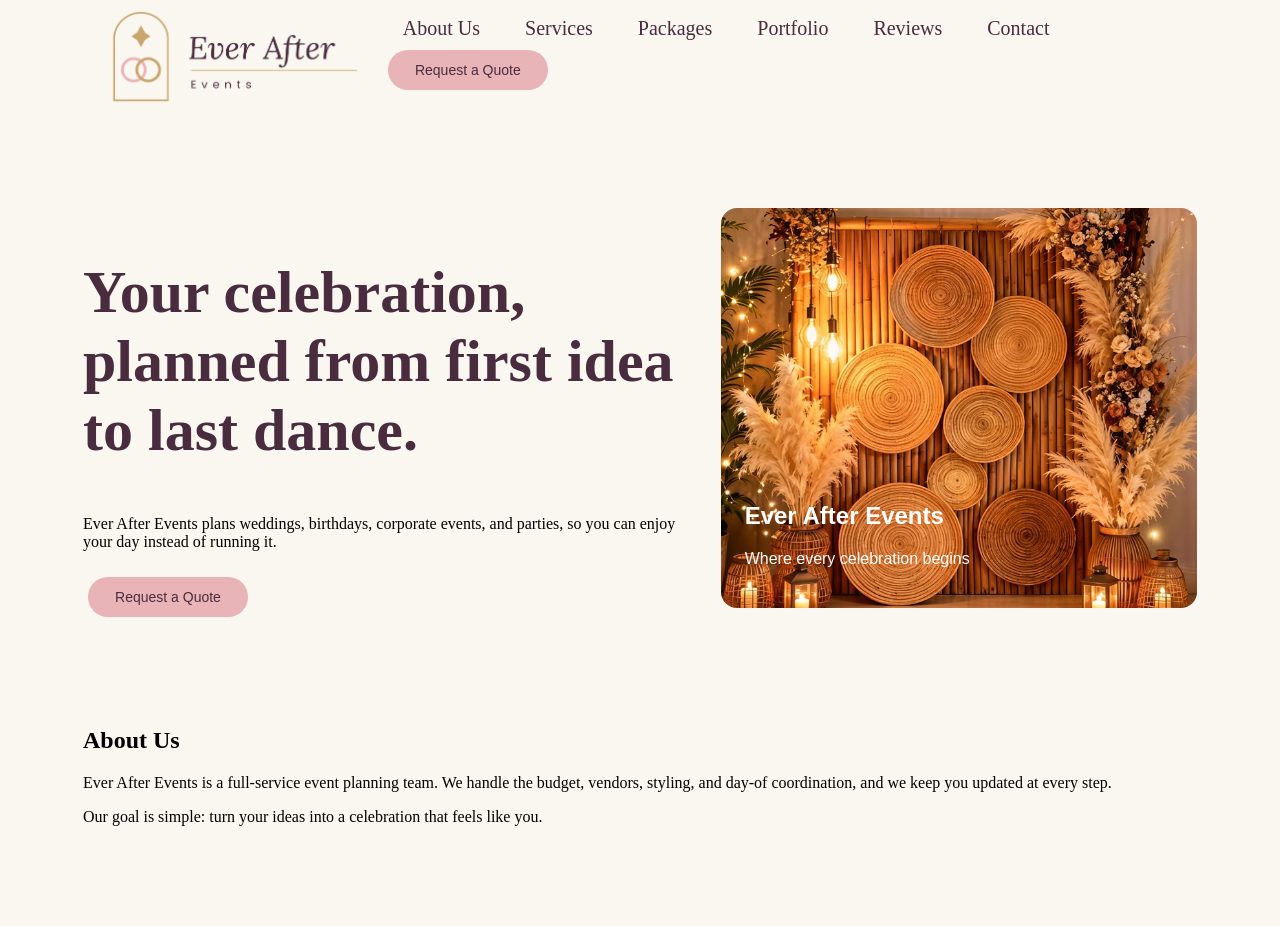
==== index.html @ 5038799f "working on home page" ====
<!doctype html>
<html lang="en">
  <head>
    <meta charset="utf-8" />
    <meta
      name="viewport"
      content="width=device-width, initial-scale=1, viewport-fit=cover"
    />
    <title>
      Ever After Events | Weddings, Birthdays, Corporate Events & Parties
    </title>
    <link rel="stylesheet" href="css/style.css">
  </head>
  <body>
    <header>
      <div class="headnav">
        <img class="logo" src="images/logo.png" alt="Ever After Events">
        <div class="nav">
          <nav>
            <a href="#about">About Us</a>
            <a href="#">Services</a>
            <a href="#">Packages</a>
            <a href="#">Portfolio</a>
            <a href="#">Reviews</a>
            <a href="#">Contact</a>
            <button class="requestButton">
              <a href="#">Request a Quote</a>
            </button>
          </nav>
        </div>
      </div>
    </header>
    <main>
      <section class="home">
          <div>
            <h1>Your celebration, planned from first idea to last dance.</h1>
            <p>
              Ever After Events plans weddings, birthdays, corporate events, and
              parties, so you can enjoy your day instead of running it.
            </p>
            <button class="requestButton">
              <a href="#">Request a Quote</a>
            </button>
          </div>
          
          <div class="banner">
            <img src="images/home.jpg" alt="A event design">
            <div class="bannerText">
              <h2>Ever After Events</h2>
              <p>Where every celebration begins</p>
            </div>
          </div>
      </section>

      <section id="about">
        <div>
          <h2>About Us</h2>
          <p>
            Ever After Events is a full-service event planning team. We handle
            the budget, vendors, styling, and day-of coordination, and we keep
            you updated at every step.
          </p>
          <p>
            Our goal is simple: turn your ideas into a celebration that feels
            like you.
          </p>
        </div>
      </section>


<!-- 
      <section>
        <div>
          <h2>Services</h2>
          <div>
            <div>
              <h3>Weddings</h3>
              <p>Full planning, partial planning, and day-of coordination.</p>
            </div>
            <div>
              <h3>Birthdays</h3>
              <p>Kids’ parties, debuts, and milestone celebrations.</p>
            </div>
            <div>
              <h3>Corporate events</h3>
              <p>
                Seminars, product launches, team-building, and year-end parties.
              </p>
            </div>
            <div>
              <h3>Parties</h3>
              <p>
                Anniversaries, baby showers, reunions, and holiday gatherings.
              </p>
            </div>
          </div>
        </div>
      </section>

      <section>
        <div>
          <h2>Service packages</h2>
          <p>
            Sample packages. Final prices depend on your date, venue, and guest
            count.
          </p>
          <div>
            <div>
              <h3>Essential</h3>
              <div>From ₱25,000</div>
              <ul>
                <li>Event concept and checklist</li>
                <li>Vendor recommendations</li>
                <li>Day-of coordinator (6 hours)</li>
              </ul>
              <a >Get a quote</a>
            </div>
            <div>
              <h3>Signature</h3>
              <div>From ₱60,000</div>
              <ul>
                <li>Everything in Essential</li>
                <li>Styling and decoration</li>
                <li>Vendor booking and budget tracking</li>
                <li>Event program and rundown</li>
              </ul>
              <a>Get a quote</a>
            </div>
            <div>
              <h3>Premier</h3>
              <div>From ₱120,000</div>
              <ul>
                <li>Everything in Signature</li>
                <li>Full planning from start to finish</li>
                <li>Full coordination team on the day</li>
                <li>Post-event wrap-up</li>
              </ul>
              <a>Get a quote</a>
            </div>
          </div>
        </div>
      </section>

      <section>
        <div>
          <h2>Event portfolio</h2>
          <p>
            A look at recent celebrations. Photo areas below are placeholders
            for your own event photos.
          </p>
          <div>
            <button>All</button
            ><button>Weddings</button
            ><button>Birthdays</button
            ><button>Corporate</button
            ><button>Parties</button>
          </div>
        </div>
      </section>

      <section>
        <div>
          <h2>Client reviews</h2>
          <div>
            <div>
              <div>★★★★★</div>
              <p >
                They handled everything, and we enjoyed our own wedding.<small
                  >Anna and Marco, wedding</small
                >
              </p>
            </div>
            <div>
              <div>★★★★★</div>
              <p>
                Our launch ran on time and our guests kept asking who planned
                it.<small>Joyce D., corporate event</small>
              </p>
            </div>
            <div>
              <div>★★★★★</div>
              <p>
                My daughter’s debut looked exactly like her mood board.<small
                  >Mrs. Reyes, birthday</small
                >
              </p>
            </div>
          </div>
        </div>
      </section>

      <section>
        <div>
          <h2>Contact</h2>
          <p>Prefer to talk first? Reach us any day from 9 AM to 6 PM.</p>
          <div>
            <div>
              <h3>Email</h3>
              <p>hello@everafterevents.example</p>
            </div>
            <div>
              <h3>Phone</h3>
              <p>+63 900 000 0000</p>
            </div>
            <div>
              <h3>Studio</h3>
              <p>Sample address, Cagayan de Oro, Philippines</p>
            </div>
            <div>
              <h3>Social</h3>
              <p>Facebook and Instagram: @everafterevents</p>
            </div>
          </div>
        </div>
      </section>
    </main>
    <footer>
      <div>
        <div>
          <p>
            Ever After Events
          </p>
          <p>Weddings, birthdays, corporate events, and parties.</p>
        </div>
        <div>
          <p>
            <a href="#">About Us</a> · 
            <a href="#">Services</a> ·
            <a href="#">Packages</a>
          </p>
          <p>
            <a href="#">Portfolio</a> ·
            <a href="#">Reviews</a> · 
            <a href="#">Contact</a>
          </p>
          <p>Sample website for a school proposal. Details are placeholders.</p>
        </div>
      </div>
    </footer>
  </body>
</html>
---- css/style.css ----
.nav {
    display: flex;
    flex-wrap:wrap;
    font-size: 20px;
    align-items: center;
}
.nav a {
    text-decoration: none;
    color: #4A2C3F;
    margin: 0px 20px;
}
.headnav {
    display: flex;
    flex-direction: row;
    justify-content: space-between;
    margin-bottom: 100px
}
.logo {
    width: 275px;
    height: 100px;
    margin: 0px 20px;
}
section {
    margin: 100px 0px;
}
.requestButton {
    text-decoration: none;
    color: #4A2C3F;
    font-size: 14px;
    background-color: #E8B4B8;
    border: none;
    margin: 10px 5px;
    height: 40px;
    width: 160px;
    border-radius: 25px;
}
.requestButton a {
    text-decoration: none;
    color: #4A2C3F;
}
body {
    background-color: #FAF6F0;
    padding: 0px 75px;
}
.home {
    display: flex;
    flex-direction: row;
}
h1 {
    font-size: 60px;
    color: #4A2C3F;
}
.banner {
  position: relative;
  width: 100%;
  height: 400px;
  border-radius: 16px;
  overflow: hidden;
  margin-left: 40px;
}
.banner img {
  width: 100%;
  height: 100%;
  object-fit: cover;
  display: block;
}
.bannerText {
  position: absolute;
  bottom: 24px;
  left: 24px;
  color: #ffffff;
  font-family: sans-serif;
}
.banner:hover img {
  transform: scale(1.05);
}
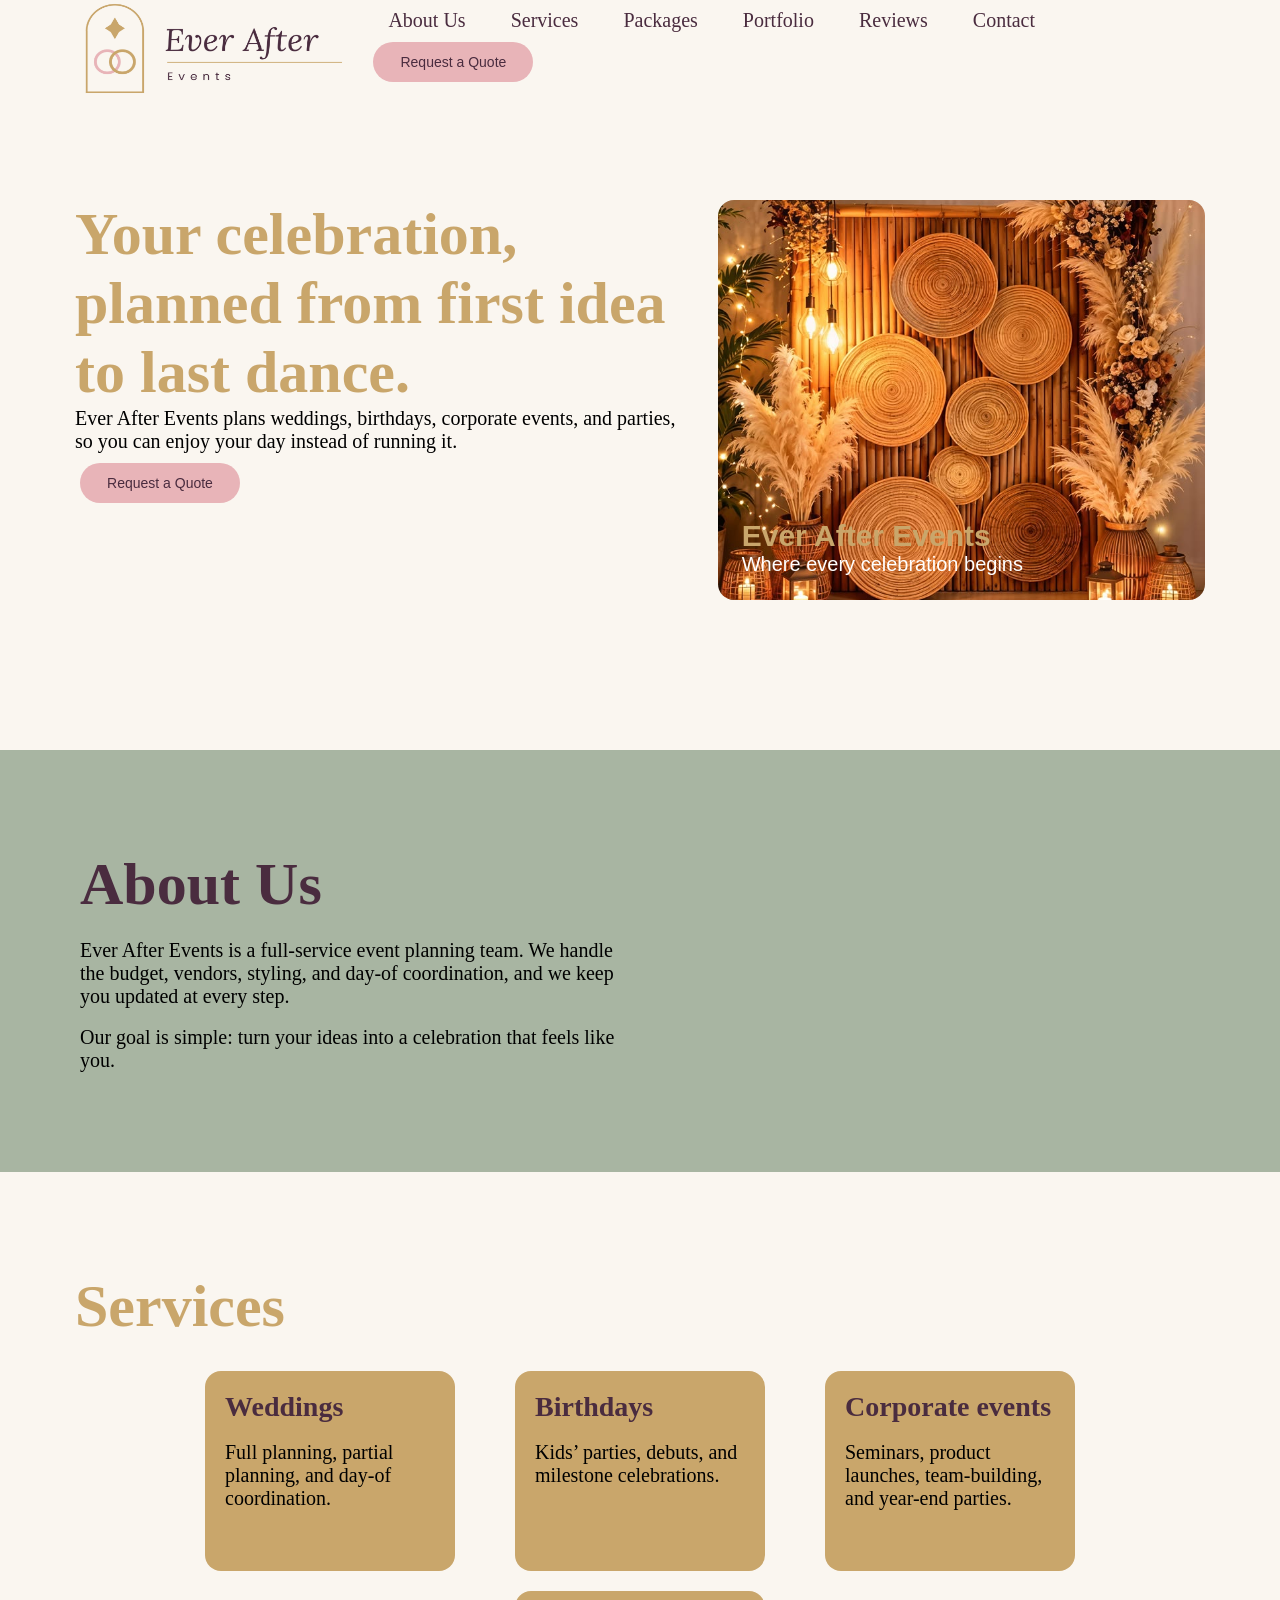
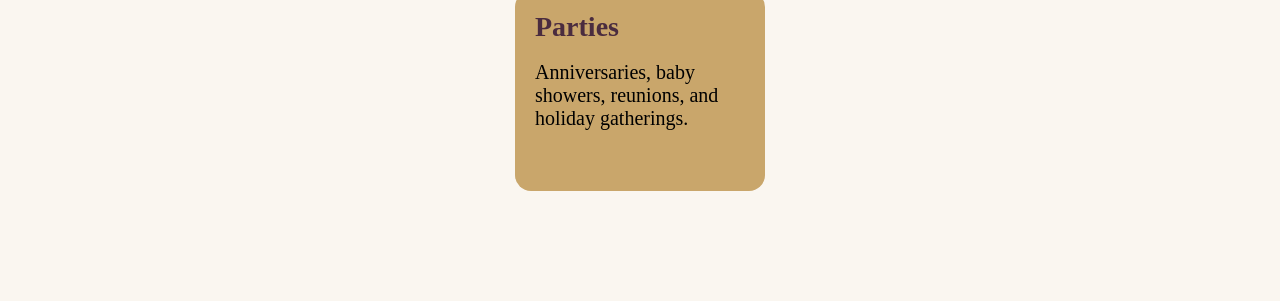
==== commit 2801ca4a: "working on 'About Us' and 'Services' sections" ====
--- a/index.html
+++ b/index.html
@@ -18,7 +18,7 @@
         <div class="nav">
           <nav>
             <a href="#about">About Us</a>
-            <a href="#">Services</a>
+            <a href="#services">Services</a>
             <a href="#">Packages</a>
             <a href="#">Portfolio</a>
             <a href="#">Reviews</a>
@@ -31,7 +31,7 @@
       </div>
     </header>
     <main>
-      <section class="home">
+      <section class="home" id="home">
           <div>
             <h1>Your celebration, planned from first idea to last dance.</h1>
             <p>
@@ -54,12 +54,13 @@
 
       <section id="about">
         <div>
-          <h2>About Us</h2>
+          <h1>About Us</h1>
           <p>
             Ever After Events is a full-service event planning team. We handle
             the budget, vendors, styling, and day-of coordination, and we keep
             you updated at every step.
           </p>
+          <br>
           <p>
             Our goal is simple: turn your ideas into a celebration that feels
             like you.
@@ -67,36 +68,39 @@
         </div>
       </section>
 
+      <section id="services">
+        <div>
+          <h2>Services</h2>
+          <div id="servicesCard">
+            <div class="card">
+              <h3>Weddings</h3>
+              <br>
+              <p>Full planning, partial planning, and day-of coordination.</p>
+            </div>
+            <div class="card">
+              <h3>Birthdays</h3>
+              <br>
+              <p>Kids’ parties, debuts, and milestone celebrations.</p>
+            </div>
+            <div class="card">
+              <h3>Corporate events</h3>
+              <br>
+              <p>
+                Seminars, product launches, team-building, and year-end parties.
+              </p>
+            </div>
+            <div class="card">
+              <h3>Parties</h3>
+              <br>
+              <p>
+                Anniversaries, baby showers, reunions, and holiday gatherings.
+              </p>
+            </div>
+          </div>
+        </div>
+      </section>
 
 <!-- 
-      <section>
-        <div>
-          <h2>Services</h2>
-          <div>
-            <div>
-              <h3>Weddings</h3>
-              <p>Full planning, partial planning, and day-of coordination.</p>
-            </div>
-            <div>
-              <h3>Birthdays</h3>
-              <p>Kids’ parties, debuts, and milestone celebrations.</p>
-            </div>
-            <div>
-              <h3>Corporate events</h3>
-              <p>
-                Seminars, product launches, team-building, and year-end parties.
-              </p>
-            </div>
-            <div>
-              <h3>Parties</h3>
-              <p>
-                Anniversaries, baby showers, reunions, and holiday gatherings.
-              </p>
-            </div>
-          </div>
-        </div>
-      </section>
-
       <section>
         <div>
           <h2>Service packages</h2>
--- a/css/style.css
+++ b/css/style.css
@@ -1,8 +1,17 @@
+p {
+    font-size: 20px;
+}
+* {
+  box-sizing: border-box;
+  margin: 0;
+  padding: 0;
+}
 .nav {
     display: flex;
     flex-wrap:wrap;
     font-size: 20px;
     align-items: center;
+    
 }
 .nav a {
     text-decoration: none;
@@ -13,7 +22,9 @@
     display: flex;
     flex-direction: row;
     justify-content: space-between;
-    margin-bottom: 100px
+    margin-bottom: 100px;
+    padding: 0px 55px;
+    
 }
 .logo {
     width: 275px;
@@ -40,7 +51,11 @@
 }
 body {
     background-color: #FAF6F0;
+    
+}
+#home {
     padding: 0px 75px;
+    margin-bottom: 150px;
 }
 .home {
     display: flex;
@@ -48,7 +63,11 @@
 }
 h1 {
     font-size: 60px;
-    color: #4A2C3F;
+    color: #C9A66B;
+}
+h2 {
+    font-size: 30px;
+    color: #C9A66B;
 }
 .banner {
   position: relative;
@@ -73,4 +92,47 @@
 }
 .banner:hover img {
   transform: scale(1.05);
+}
+#about {
+    display: flex;
+    margin-bottom: 100px;
+    background-color: #A8B5A2;
+    padding: 100px 60px;
+}
+#about h1 {
+    color: #4A2C3F;
+    font-size: 60px;
+    margin-bottom: 20px;
+}
+#about div {
+    width: 50%;
+    padding: 0px 20px;
+}
+#services {
+    display: flex;
+    margin-bottom: 100px;
+    padding: 0px 75px;
+}
+#servicesCard {
+    display: flex;
+    flex-wrap: wrap;
+    justify-content: center;
+}
+#services h2 {
+    color: #C9A66B;
+    font-size: 60px;
+    margin-bottom: 20px;
+}
+#services h3 {
+    color: #4A2C3F;
+    font-size: 28px;
+}
+.card {
+    background-color: #C9A66B;
+    border-radius: 16px;
+    padding: 20px;
+    margin: 10px 30px;
+    width: 250px;
+    height: 200px;
+    justify-content: center;
 }
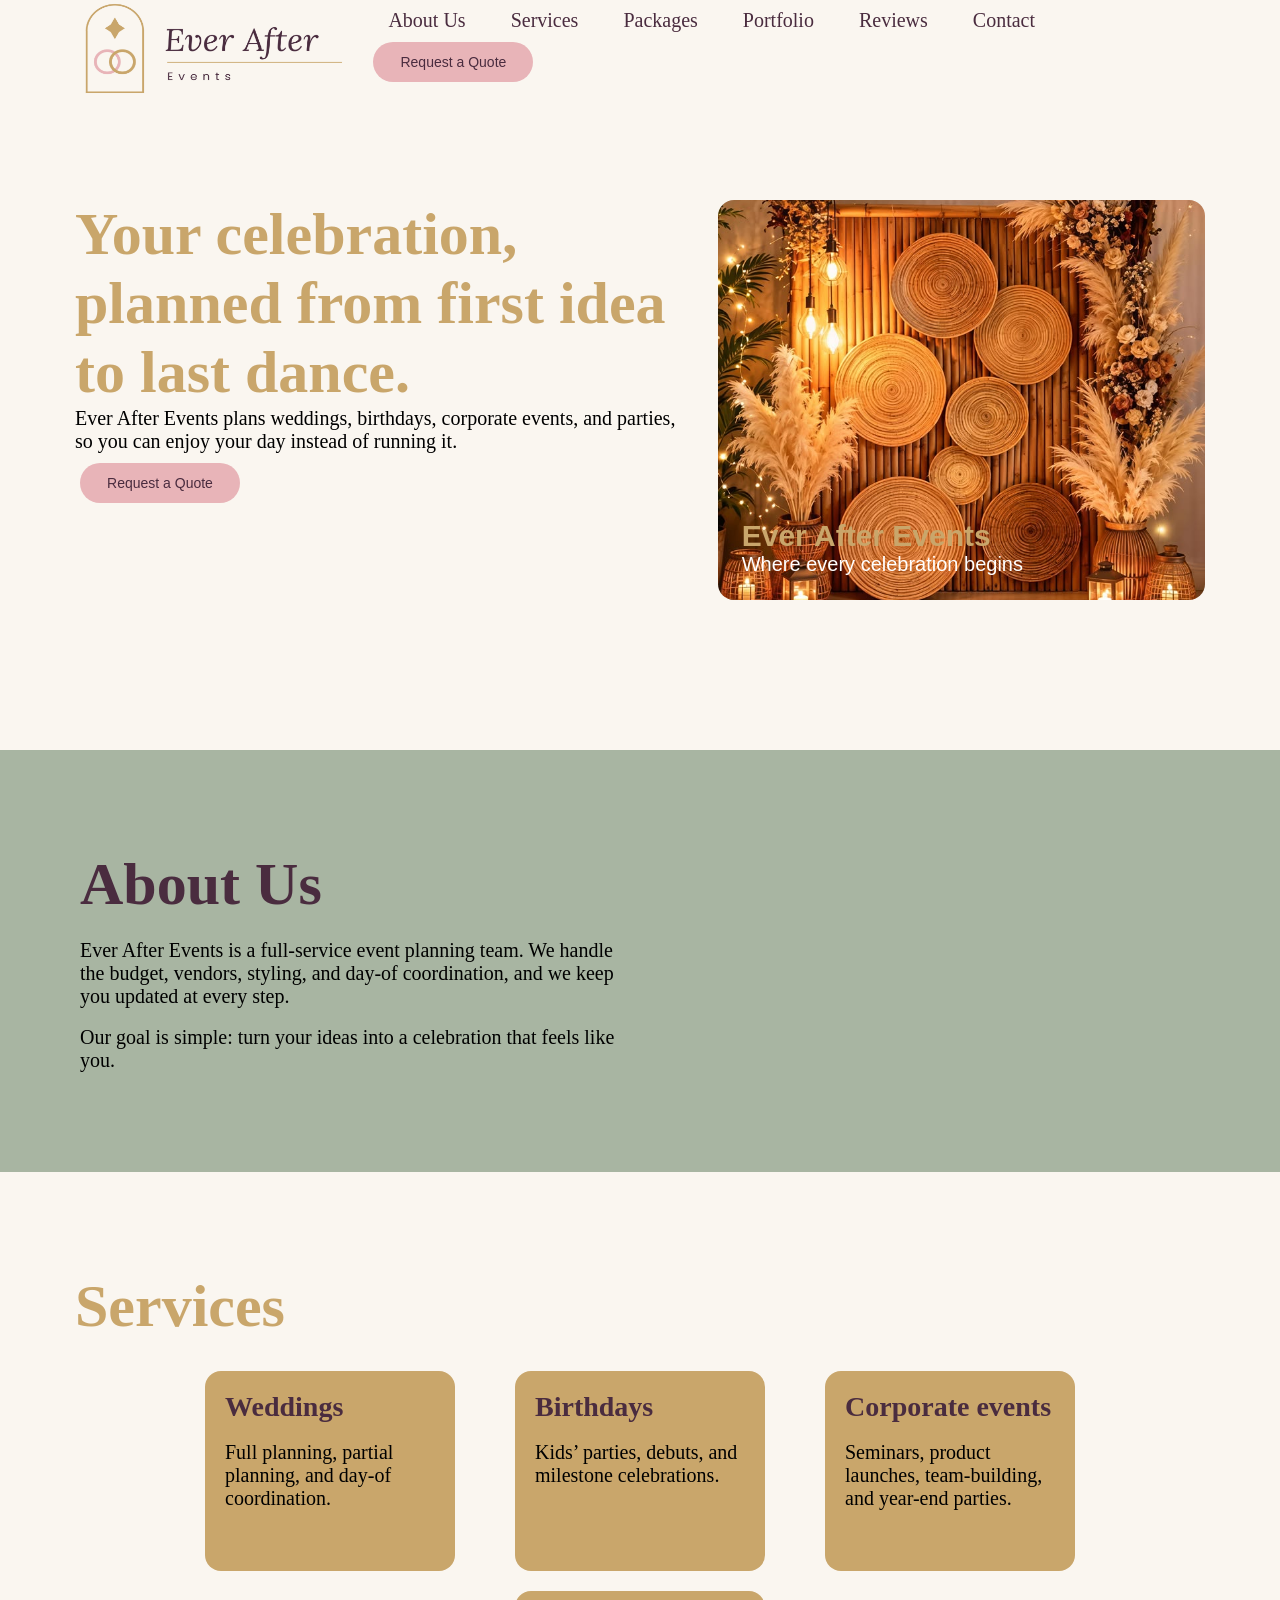
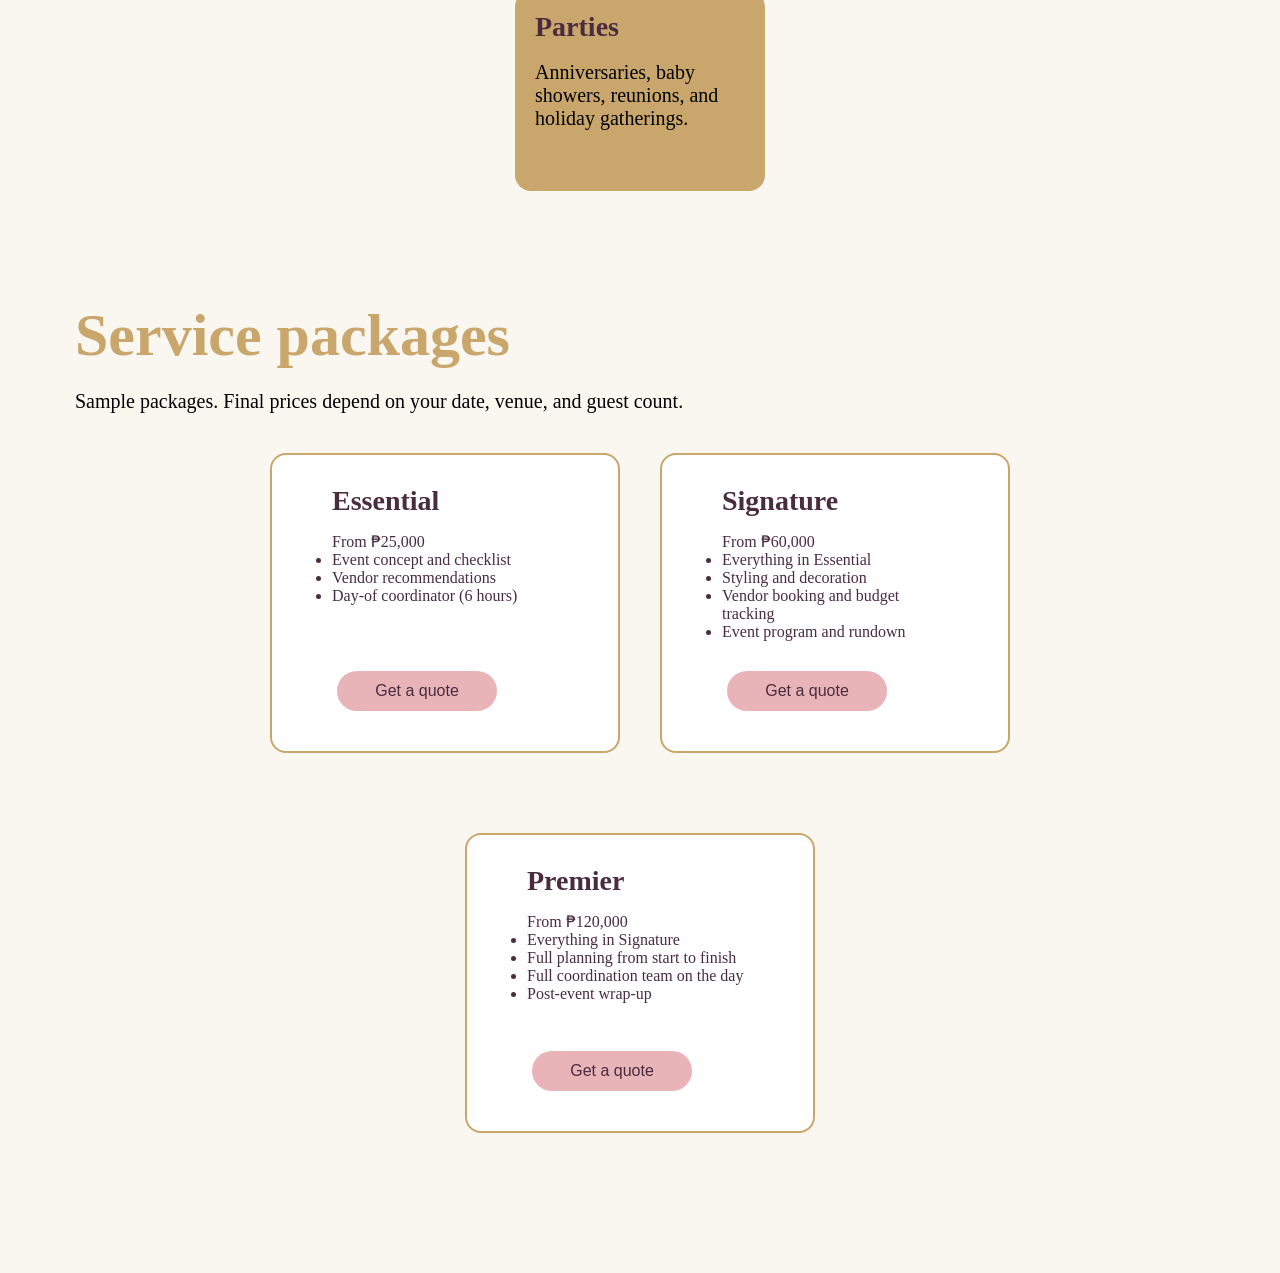
==== commit b5153bdb: "working on 'Service' and 'Service Package' section" ====
--- a/index.html
+++ b/index.html
@@ -19,7 +19,7 @@
           <nav>
             <a href="#about">About Us</a>
             <a href="#services">Services</a>
-            <a href="#">Packages</a>
+            <a href="#packages">Packages</a>
             <a href="#">Portfolio</a>
             <a href="#">Reviews</a>
             <a href="#">Contact</a>
@@ -100,16 +100,15 @@
         </div>
       </section>
 
-<!-- 
-      <section>
+      <section id="packages">
         <div>
           <h2>Service packages</h2>
           <p>
             Sample packages. Final prices depend on your date, venue, and guest
             count.
           </p>
-          <div>
-            <div>
+          <div id="servicesCard">
+            <div class="package">
               <h3>Essential</h3>
               <div>From ₱25,000</div>
               <ul>
@@ -117,9 +116,11 @@
                 <li>Vendor recommendations</li>
                 <li>Day-of coordinator (6 hours)</li>
               </ul>
-              <a >Get a quote</a>
-            </div>
-            <div>
+              <button class="serviceButton">
+                <a>Get a quote</a>
+              </button>
+            </div>
+            <div class="package">
               <h3>Signature</h3>
               <div>From ₱60,000</div>
               <ul>
@@ -128,9 +129,11 @@
                 <li>Vendor booking and budget tracking</li>
                 <li>Event program and rundown</li>
               </ul>
-              <a>Get a quote</a>
-            </div>
-            <div>
+              <button class="serviceButton">
+                <a>Get a quote</a>
+              </button>
+            </div>
+            <div class="package">
               <h3>Premier</h3>
               <div>From ₱120,000</div>
               <ul>
@@ -139,12 +142,14 @@
                 <li>Full coordination team on the day</li>
                 <li>Post-event wrap-up</li>
               </ul>
-              <a>Get a quote</a>
-            </div>
-          </div>
-        </div>
-      </section>
-
+              <button class="serviceButton">
+                <a>Get a quote</a>
+              </button>
+            </div>
+          </div>
+        </div>
+      </section>
+<!-- 
       <section>
         <div>
           <h2>Event portfolio</h2>
--- a/css/style.css
+++ b/css/style.css
@@ -109,7 +109,6 @@
     padding: 0px 20px;
 }
 #services {
-    display: flex;
     margin-bottom: 100px;
     padding: 0px 75px;
 }
@@ -135,4 +134,54 @@
     width: 250px;
     height: 200px;
     justify-content: center;
+}
+html {
+    scroll-behavior: smooth;
+}
+#packages {
+    margin-bottom: 100px;
+    padding: 0px 75px;
+}
+#packages h2 {
+    color: #C9A66B;
+    font-size: 60px;
+    margin-bottom: 20px;
+}
+.package {
+    background-color: #ffffff;
+    border: 2px solid #C9A66B;
+    border-radius: 16px;
+    padding: 30px 60px;
+    margin: 40px 20px;
+    width: 350px;
+    height: 300px;
+    color: #4A2C3F;
+    display: flex;
+    flex-direction: column;
+}
+.package > :last-child {
+  align-items: end;
+}
+.package:hover {
+    background-color: #C9A66B;
+    color: #ffffff;
+}
+.package h3 {
+    color: #4A2C3F;
+    font-size: 28px;
+    margin-bottom: 15px;
+}
+.serviceButton {
+    text-decoration: none;
+    color: #4A2C3F;
+    font-size: 16px;
+    background-color: #E8B4B8;
+    border: none;
+    margin: 10px 5px;
+    height: 40px;
+    width: 160px;
+    border-radius: 25px;
+}
+.package button {
+    margin-top: auto;
 }
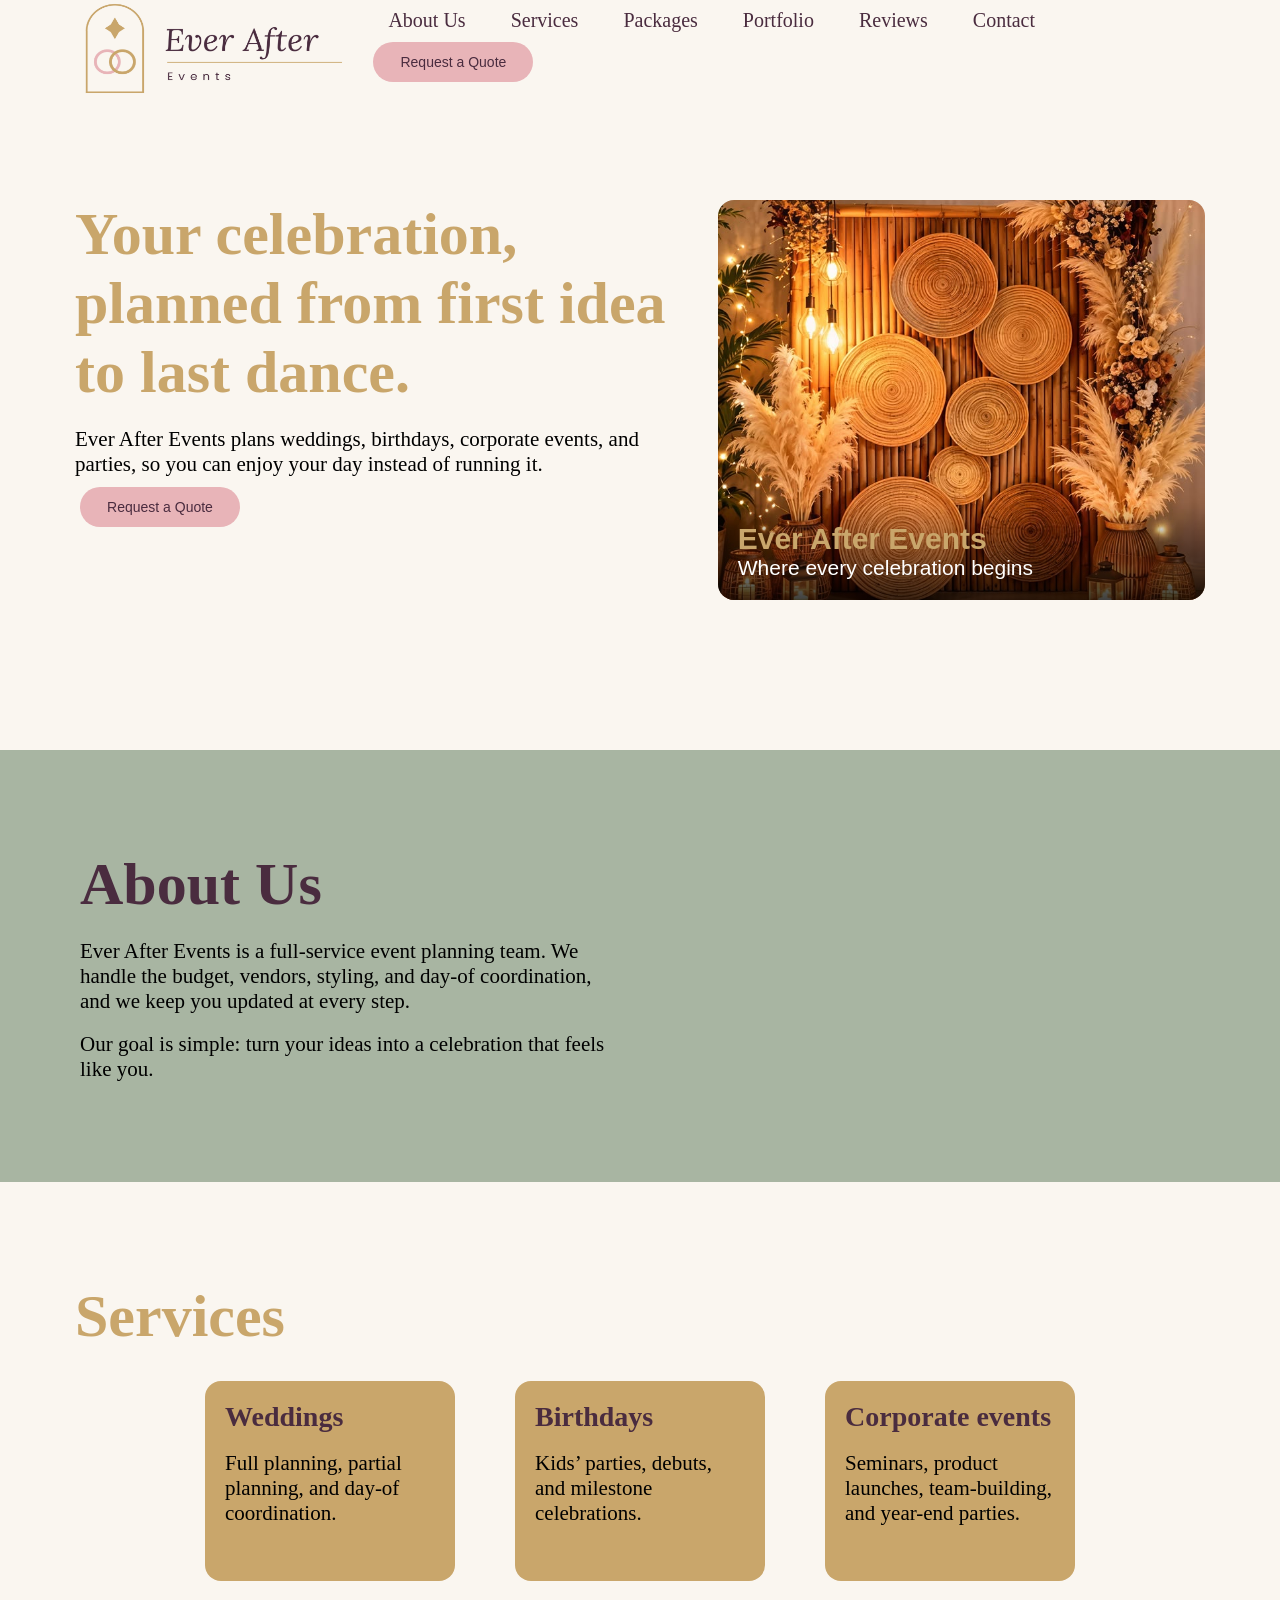
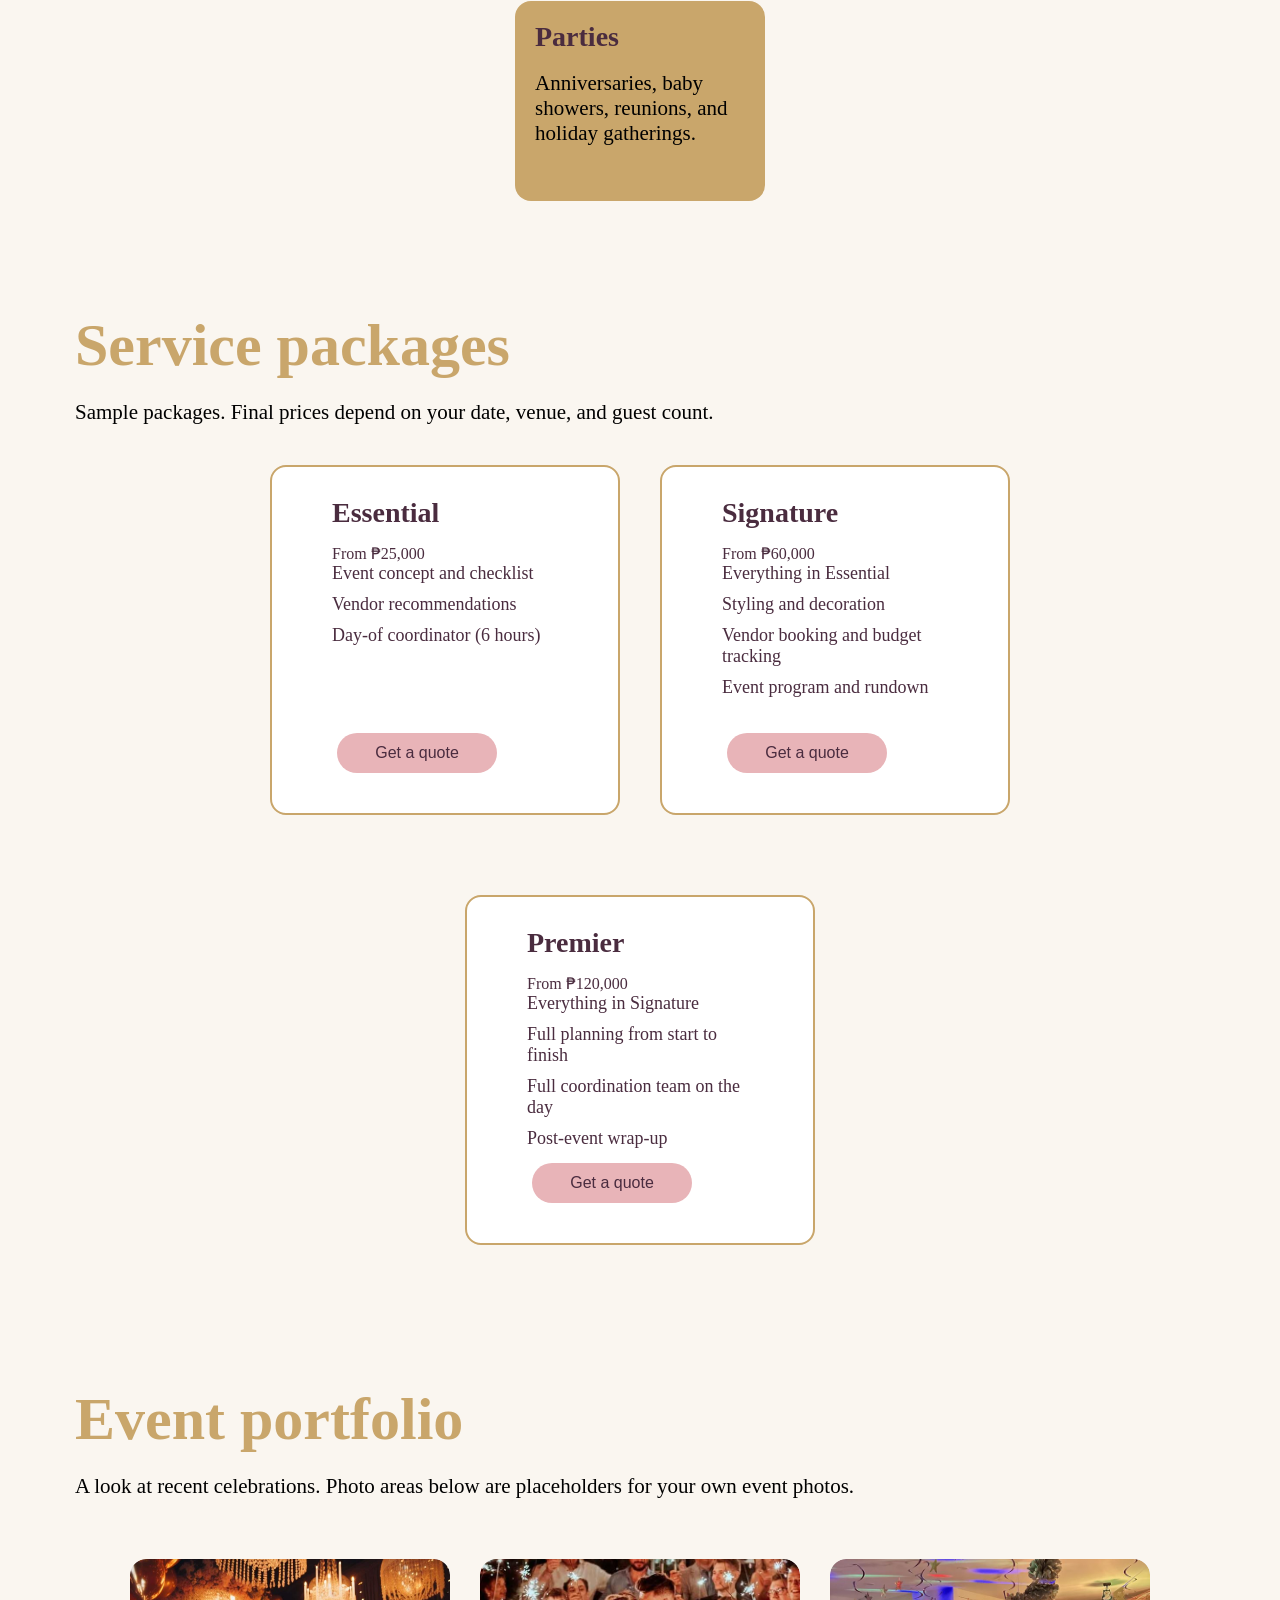
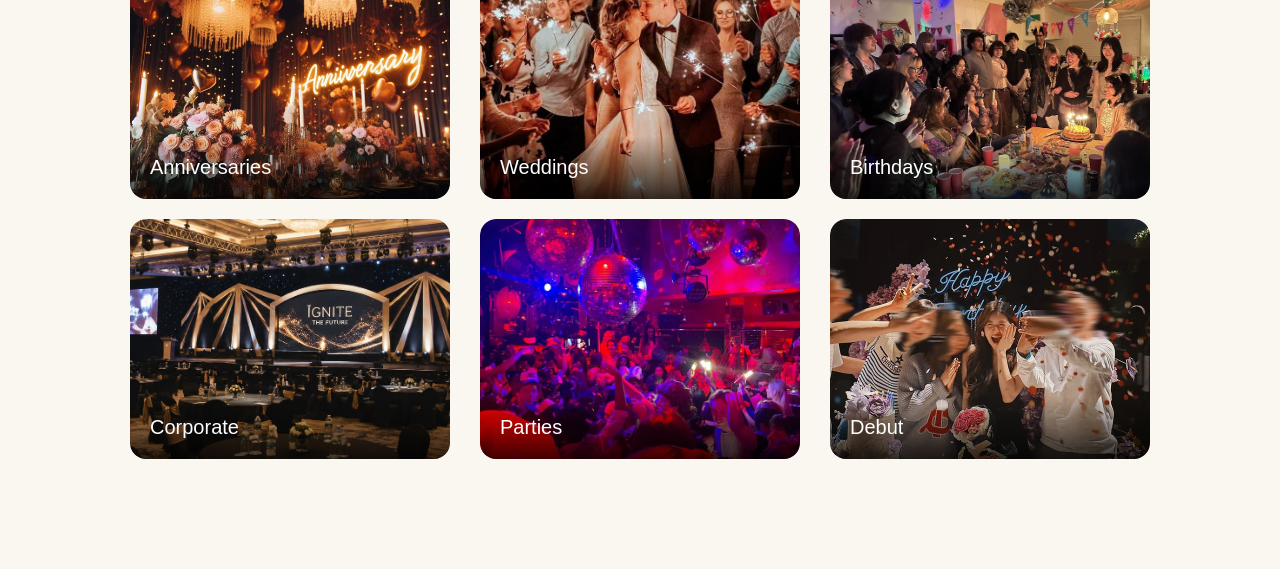
==== commit 36b5872e: "working on the 'Event Portfolio' sectio" ====
--- a/index.html
+++ b/index.html
@@ -20,7 +20,7 @@
             <a href="#about">About Us</a>
             <a href="#services">Services</a>
             <a href="#packages">Packages</a>
-            <a href="#">Portfolio</a>
+            <a href="#portfolio">Portfolio</a>
             <a href="#">Reviews</a>
             <a href="#">Contact</a>
             <button class="requestButton">
@@ -31,6 +31,7 @@
       </div>
     </header>
     <main>
+
       <section class="home" id="home">
           <div>
             <h1>Your celebration, planned from first idea to last dance.</h1>
@@ -44,7 +45,7 @@
           </div>
           
           <div class="banner">
-            <img src="images/home.jpg" alt="A event design">
+            <img src="images/home.jpg" alt="An event design">
             <div class="bannerText">
               <h2>Ever After Events</h2>
               <p>Where every celebration begins</p>
@@ -149,24 +150,44 @@
           </div>
         </div>
       </section>
-<!-- 
-      <section>
+
+      <section id="portfolio">
         <div>
           <h2>Event portfolio</h2>
           <p>
             A look at recent celebrations. Photo areas below are placeholders
             for your own event photos.
           </p>
-          <div>
-            <button>All</button
-            ><button>Weddings</button
-            ><button>Birthdays</button
-            ><button>Corporate</button
-            ><button>Parties</button>
-          </div>
-        </div>
-      </section>
-
+          <div class="gallery">
+              <button class="photo">
+                  <img src="images/anniversary.jpg" alt="Anniversary Event">
+                  <span>Anniversaries</span>
+              </button>
+              <button class="photo">
+                  <img src="images/wedding.jpg" alt="Wedding Event">
+                  <span>Weddings</span>
+              </button>
+              <button class="photo">
+                  <img src="images/birthday.jpg" alt="Birthday Event">
+                  <span>Birthdays</span>
+              </button>
+              <button class="photo">
+                  <img src="images/corporate.jpg" alt="Corporate Event">
+                  <span>Corporate</span>
+              </button>
+              <button class="photo">
+                  <img src="images/parties.jpg" alt="Party Event">
+                  <span>Parties</span>
+              </button>
+              <button class="photo">
+                  <img src="images/debut.jpg" alt="Debut Event">
+                  <span>Debut</span>
+              </button>
+          </div>
+        </div>
+      </section>
+
+<!-- 
       <section>
         <div>
           <h2>Client reviews</h2>
--- a/css/style.css
+++ b/css/style.css
@@ -1,5 +1,5 @@
 p {
-    font-size: 20px;
+    font-size: 21px;
 }
 * {
   box-sizing: border-box;
@@ -64,6 +64,7 @@
 h1 {
     font-size: 60px;
     color: #C9A66B;
+    margin-bottom: 20px;
 }
 h2 {
     font-size: 30px;
@@ -84,11 +85,17 @@
   display: block;
 }
 .bannerText {
-  position: absolute;
-  bottom: 24px;
-  left: 24px;
-  color: #ffffff;
-  font-family: sans-serif;
+    position: absolute;
+    bottom: 0;
+    left: 0;
+    width: 100%;
+    padding: 20px;
+    box-sizing: border-box;
+    color: white;
+    font-family: sans-serif;
+    font-size: 20px;
+    text-align: left;
+    background: linear-gradient(transparent, rgba(0, 0, 0, 0.75));
 }
 .banner:hover img {
   transform: scale(1.05);
@@ -154,7 +161,7 @@
     padding: 30px 60px;
     margin: 40px 20px;
     width: 350px;
-    height: 300px;
+    height: 350px;
     color: #4A2C3F;
     display: flex;
     flex-direction: column;
@@ -184,4 +191,59 @@
 }
 .package button {
     margin-top: auto;
+}
+.package ul {
+    list-style: none;
+}
+.package li {
+    font-size: 18px;
+    margin-bottom: 10px;
+}
+#portfolio {
+    margin-bottom: 100px;
+    padding: 0px 75px
+}
+#portfolio h2 {
+    color: #C9A66B;
+    font-size: 60px;
+    margin-bottom: 20px;
+}
+.gallery {
+    display: flex;
+    flex-wrap: wrap;
+    justify-content: center;
+    margin-top: 50px;
+}
+.photo {
+    position: relative;
+    width: 320px;
+    height: 240px;
+    border-radius: 16px;
+    margin: 10px 15px;
+    padding: 0;
+    border: none;
+    overflow: hidden;
+    cursor: pointer;
+}
+.photo img {
+    width: 100%;
+    height: 100%;
+    object-fit: cover;
+    border-radius: 16px;
+}
+.photo span {
+    position: absolute;
+    bottom: 0;
+    left: 0;
+    width: 100%;
+    padding: 20px;
+    box-sizing: border-box;
+    color: white;
+    font-family: sans-serif;
+    font-size: 20px;
+    text-align: left;
+    background: linear-gradient(transparent, rgba(0, 0, 0, 0.75));
+}
+.photo:hover img {
+  transform: scale(1.06);
 }
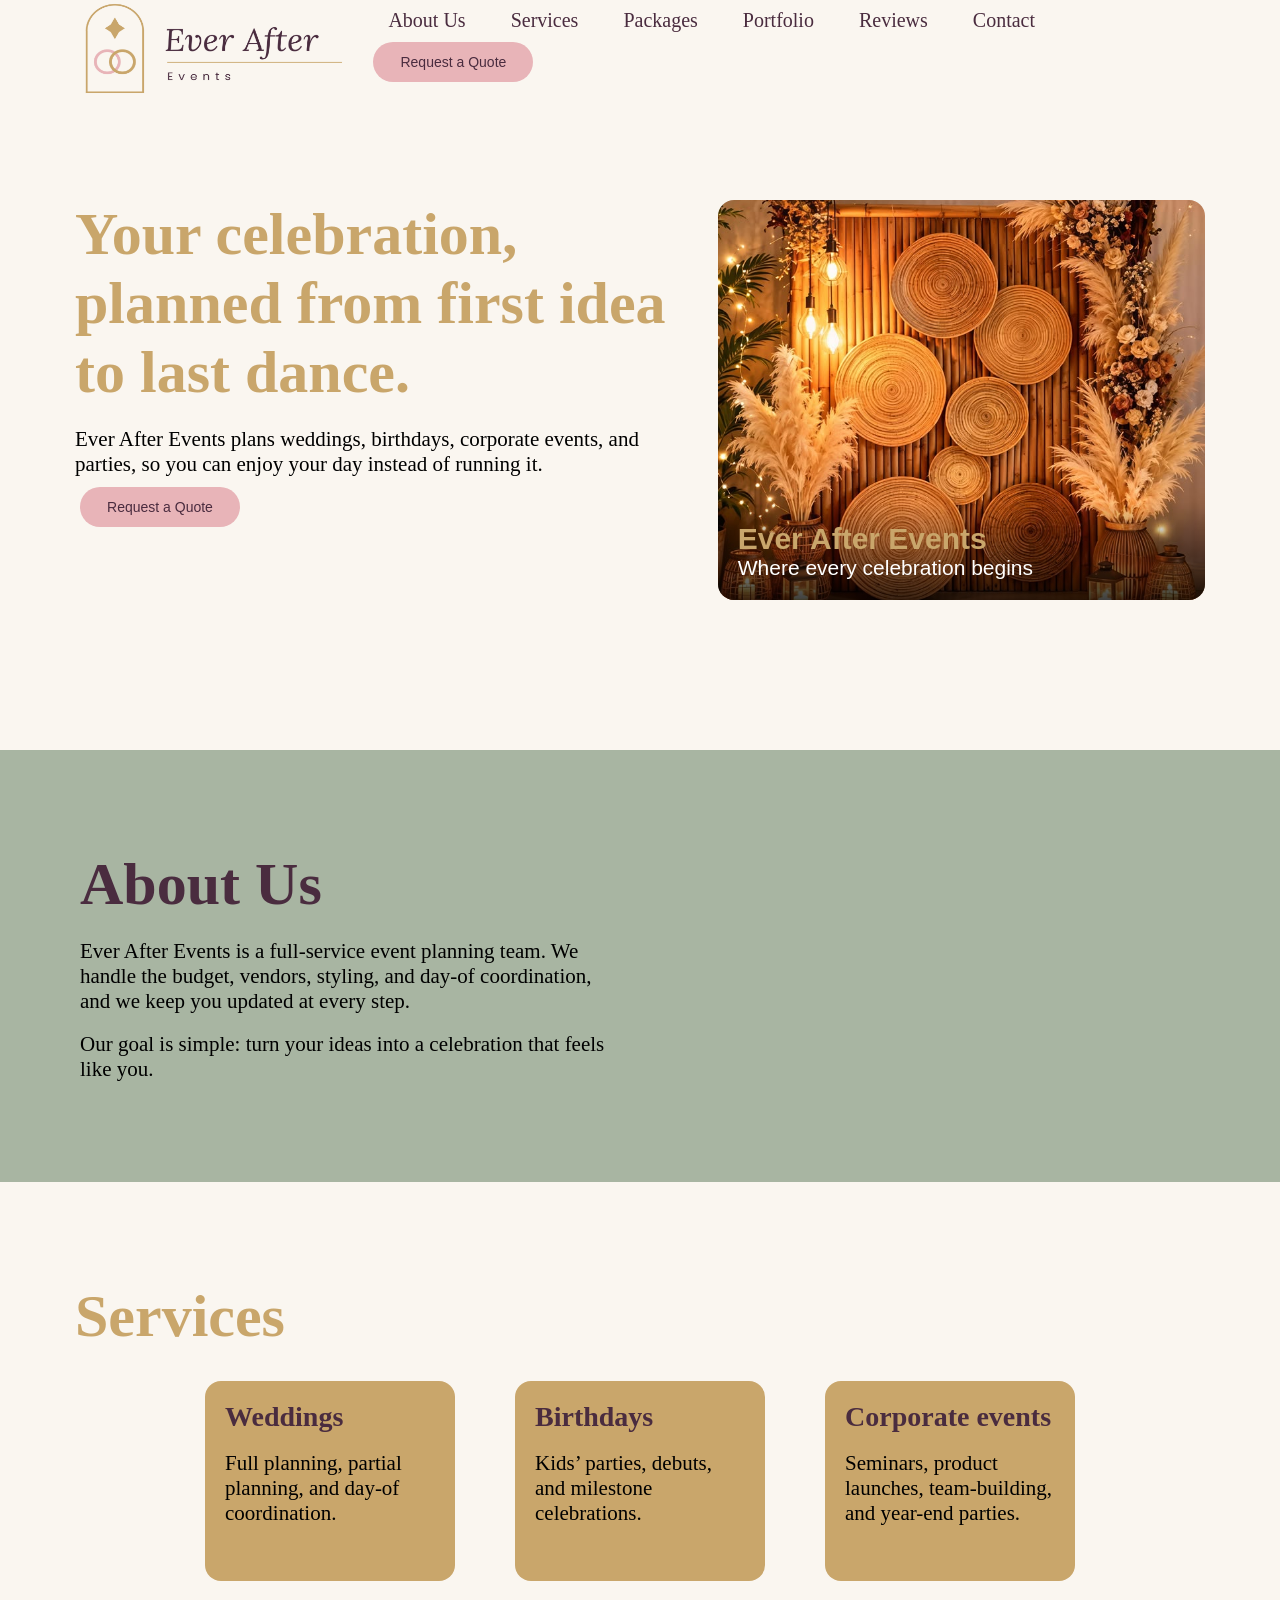
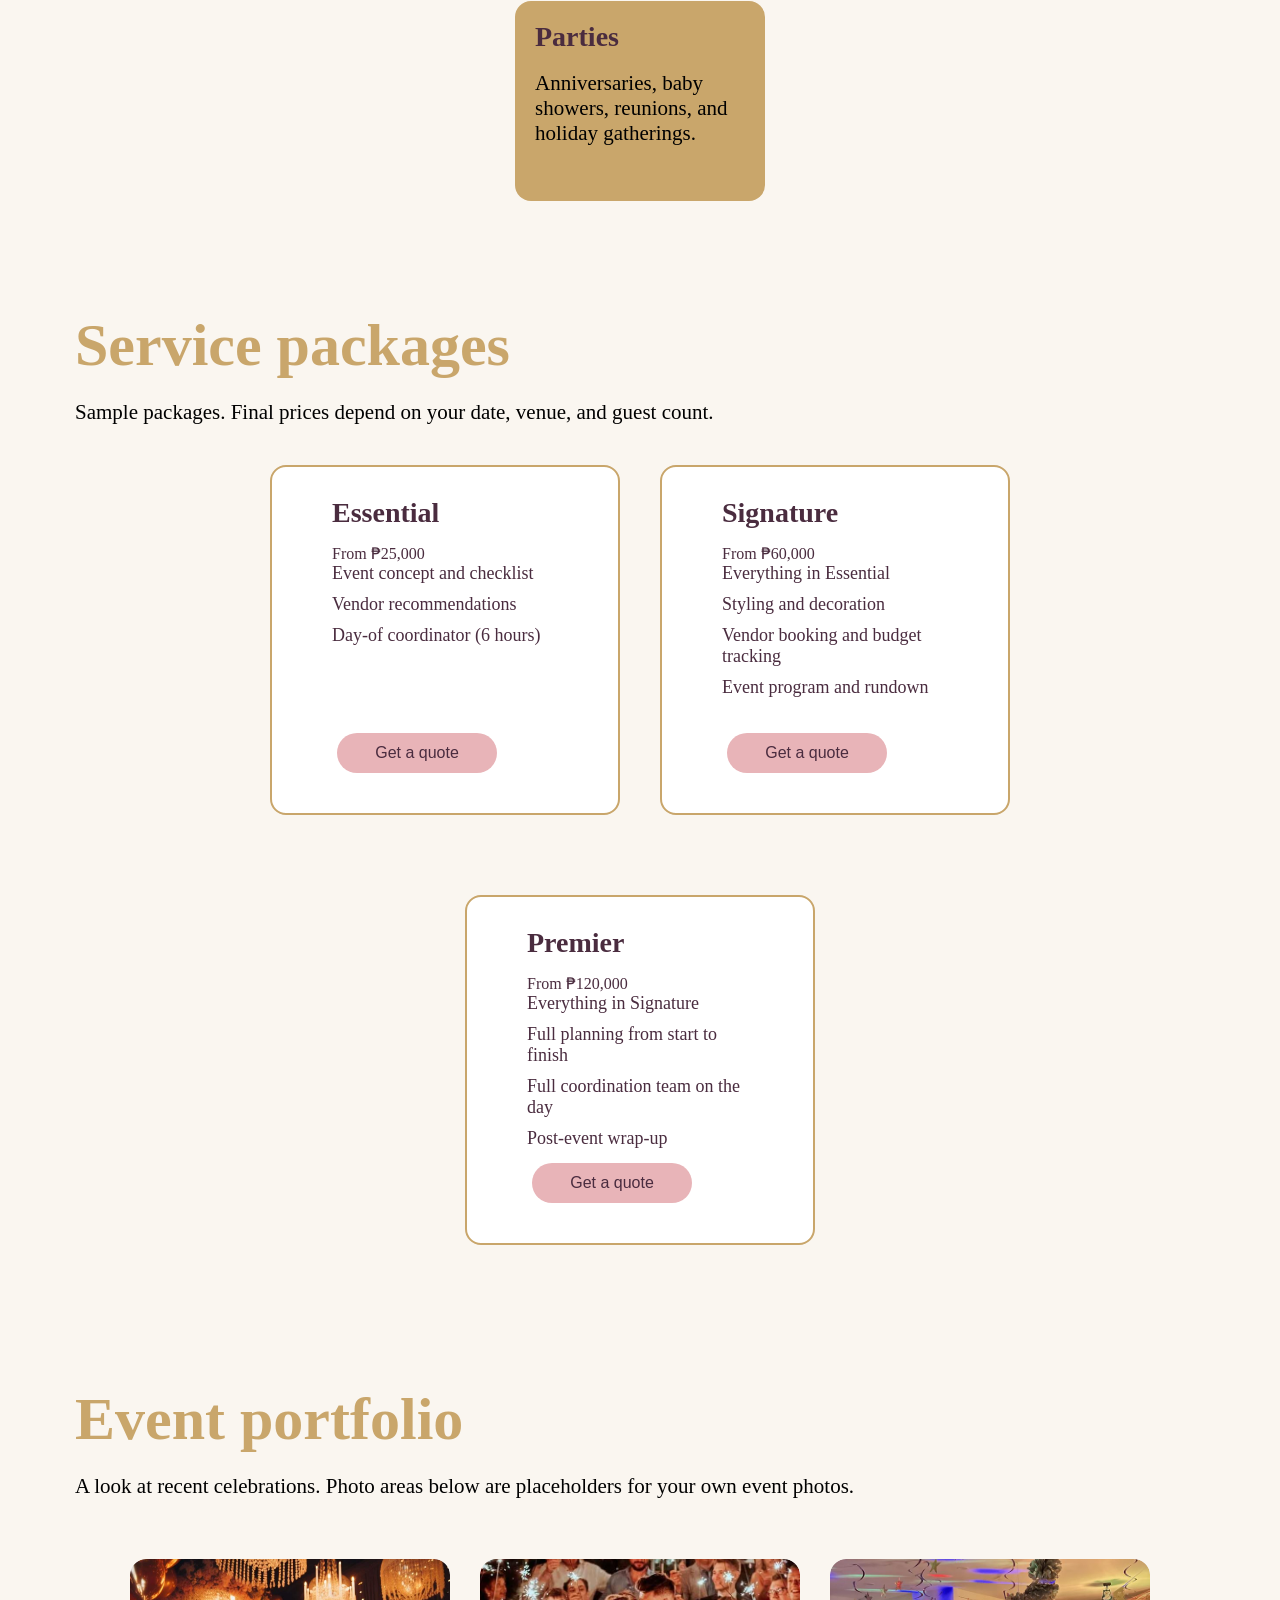
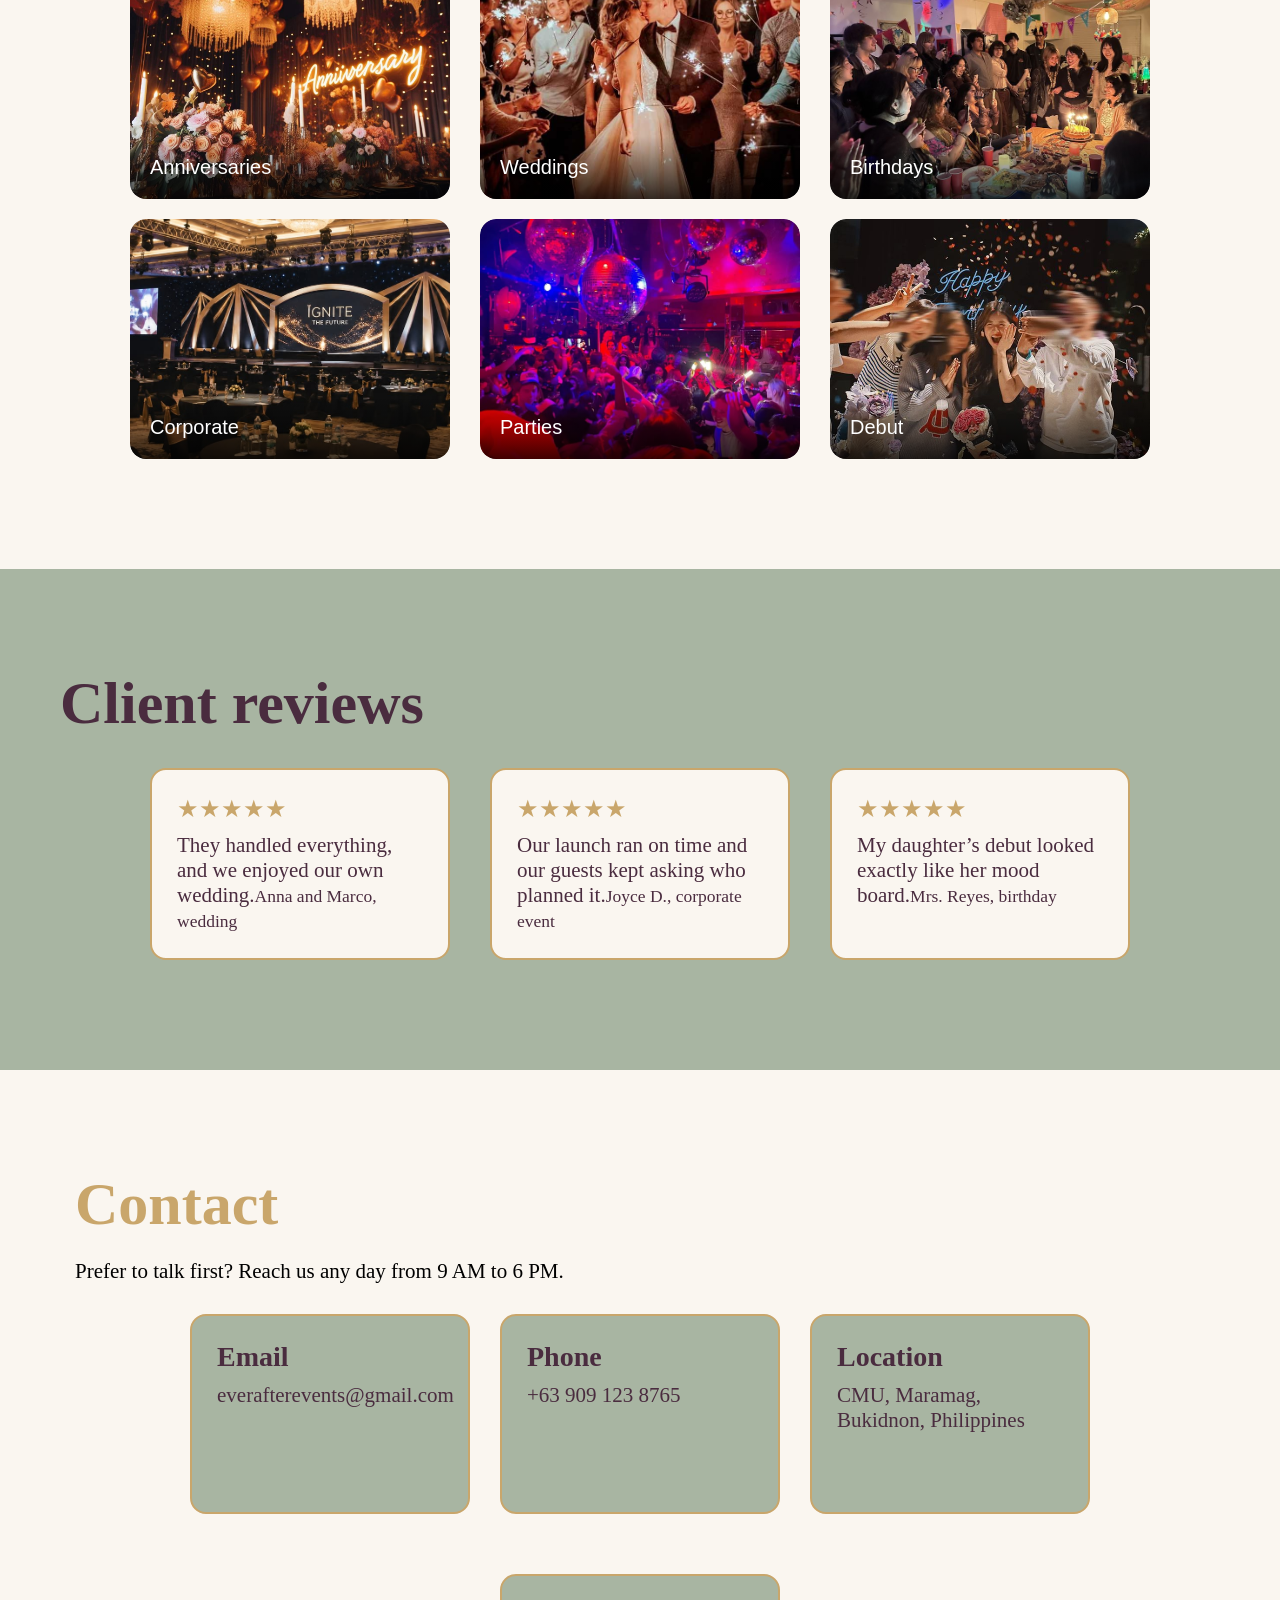
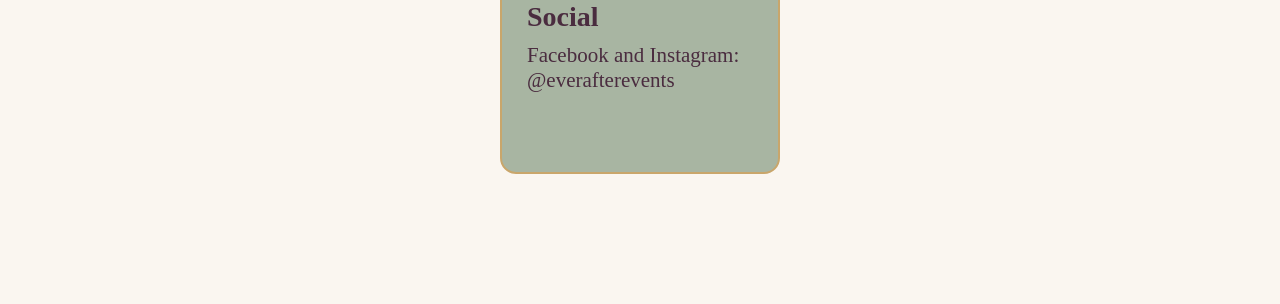
==== commit c6343a9e: "designing both 'Client Reviews' and 'Contact' section" ====
--- a/index.html
+++ b/index.html
@@ -21,7 +21,7 @@
             <a href="#services">Services</a>
             <a href="#packages">Packages</a>
             <a href="#portfolio">Portfolio</a>
-            <a href="#">Reviews</a>
+            <a href="#reviews">Reviews</a>
             <a href="#">Contact</a>
             <button class="requestButton">
               <a href="#">Request a Quote</a>
@@ -187,28 +187,27 @@
         </div>
       </section>
 
-<!-- 
-      <section>
+      <section id="reviews">
         <div>
           <h2>Client reviews</h2>
-          <div>
-            <div>
-              <div>★★★★★</div>
+          <div class="reviewRow">
+            <div class="review">
+              <div class="stars">★★★★★</div>
               <p >
                 They handled everything, and we enjoyed our own wedding.<small
                   >Anna and Marco, wedding</small
                 >
               </p>
             </div>
-            <div>
-              <div>★★★★★</div>
+            <div class="review">
+              <div class="stars">★★★★★</div>
               <p>
                 Our launch ran on time and our guests kept asking who planned
                 it.<small>Joyce D., corporate event</small>
               </p>
             </div>
-            <div>
-              <div>★★★★★</div>
+            <div class="review">
+              <div class="stars">★★★★★</div>
               <p>
                 My daughter’s debut looked exactly like her mood board.<small
                   >Mrs. Reyes, birthday</small
@@ -219,24 +218,24 @@
         </div>
       </section>
 
-      <section>
+      <section id="contact">
         <div>
           <h2>Contact</h2>
           <p>Prefer to talk first? Reach us any day from 9 AM to 6 PM.</p>
-          <div>
-            <div>
+          <div class="contactRow">
+            <div class="contactCard">
               <h3>Email</h3>
-              <p>hello@everafterevents.example</p>
-            </div>
-            <div>
+              <p>everafterevents@gmail.com</p>
+            </div>
+            <div class="contactCard">
               <h3>Phone</h3>
-              <p>+63 900 000 0000</p>
-            </div>
-            <div>
-              <h3>Studio</h3>
-              <p>Sample address, Cagayan de Oro, Philippines</p>
-            </div>
-            <div>
+              <p>+63 909 123 8765</p>
+            </div>
+            <div class="contactCard">
+              <h3>Location</h3>
+              <p>CMU, Maramag, Bukidnon, Philippines</p>
+            </div>
+            <div class="contactCard">
               <h3>Social</h3>
               <p>Facebook and Instagram: @everafterevents</p>
             </div>
@@ -244,6 +243,7 @@
         </div>
       </section>
     </main>
+<!-- 
     <footer>
       <div>
         <div>
--- a/css/style.css
+++ b/css/style.css
@@ -246,4 +246,65 @@
 }
 .photo:hover img {
   transform: scale(1.06);
+}
+#reviews {
+    display: flex;
+    flex-direction: column;
+    margin-bottom: 100px;
+    background-color: #A8B5A2;
+    padding: 100px 60px;
+}
+#reviews h2 {
+    color: #4A2C3F;
+    font-size: 60px;
+    margin-bottom: 20px;
+}
+.reviewRow {
+    display: flex;
+    flex-wrap: wrap;
+    justify-content: center;
+}
+.review {
+    background-color: #FAF6F0;
+    border-radius: 16px;
+    padding: 25px;
+    margin: 10px 20px;
+    width: 300px;
+    color: #4A2C3F;
+    border: 2px solid #C9A66B;
+    border-radius: 16px;
+}
+.stars {
+    color: #C9A66B;
+    font-size: 24px;
+    margin-bottom: 10px;
+}
+#contact {
+    margin-bottom: 100px;
+    padding: 0px 75px;
+}
+#contact h2 {
+    color: #C9A66B;
+    font-size: 60px;
+    margin-bottom: 20px;
+}
+.contactRow {
+    display: flex;
+    flex-wrap: wrap;
+    justify-content: center;
+}
+.contactCard {
+    background-color: #A8B5A2;
+    border-radius: 16px;
+    padding: 25px;
+    margin: 30px 15px;
+    width: 280px;
+    height: 200px;
+    color: #4A2C3F;
+    border: 2px solid #C9A66B;
+    border-radius: 16px;
+}
+.contactCard h3 {
+    font-size: 28px;
+    margin-bottom: 10px;
 }
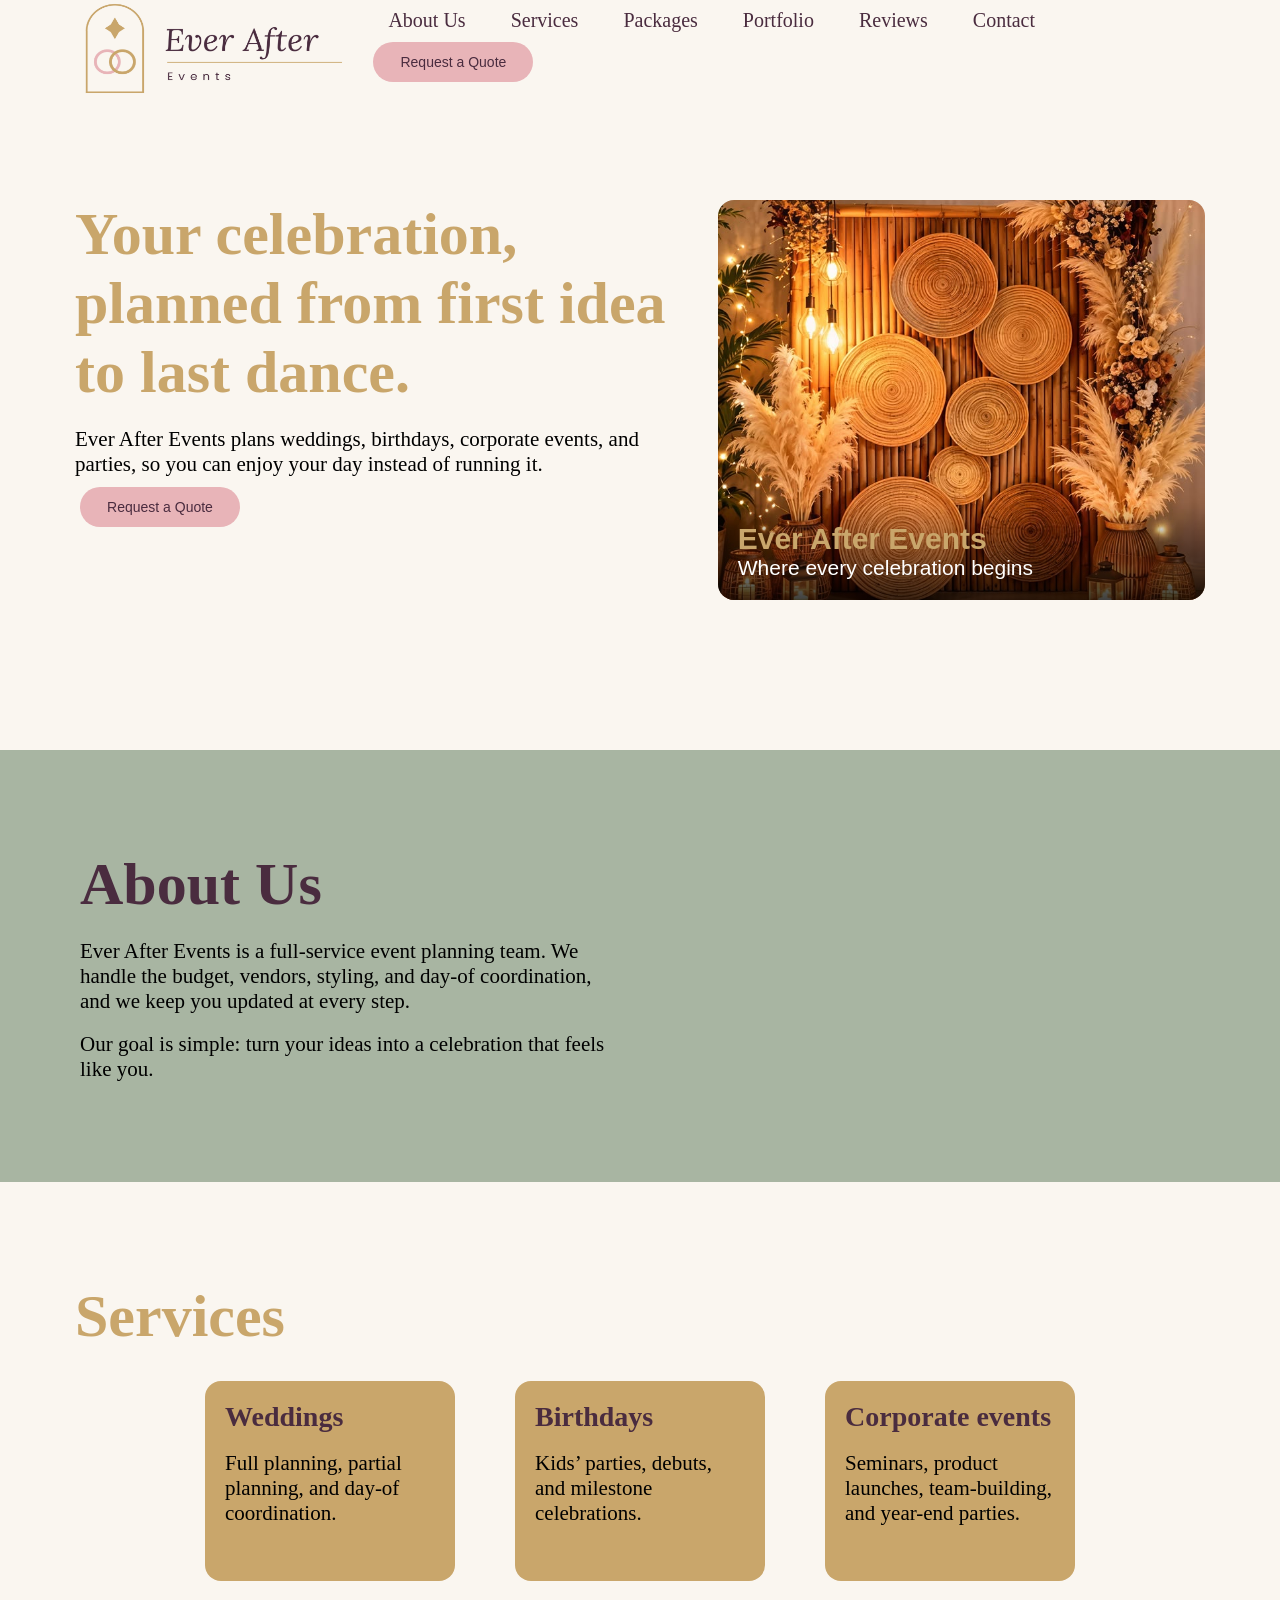
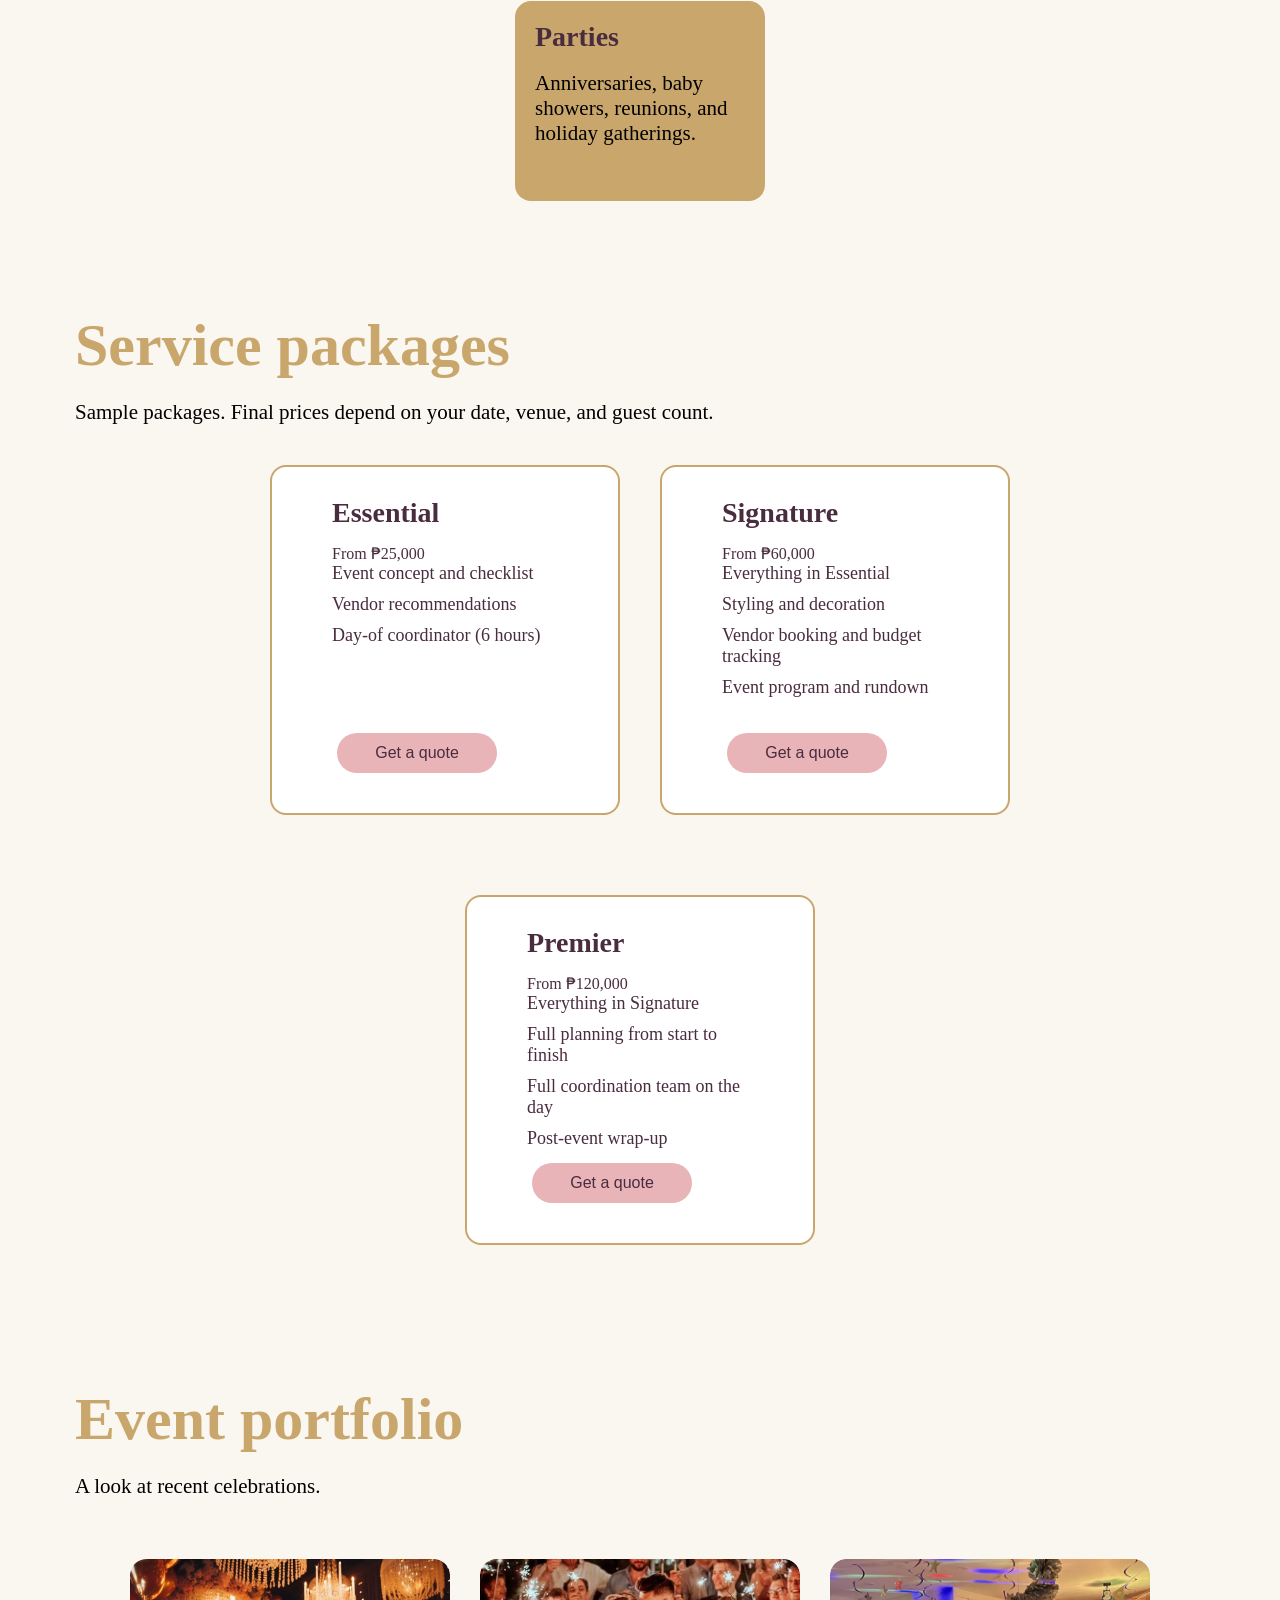
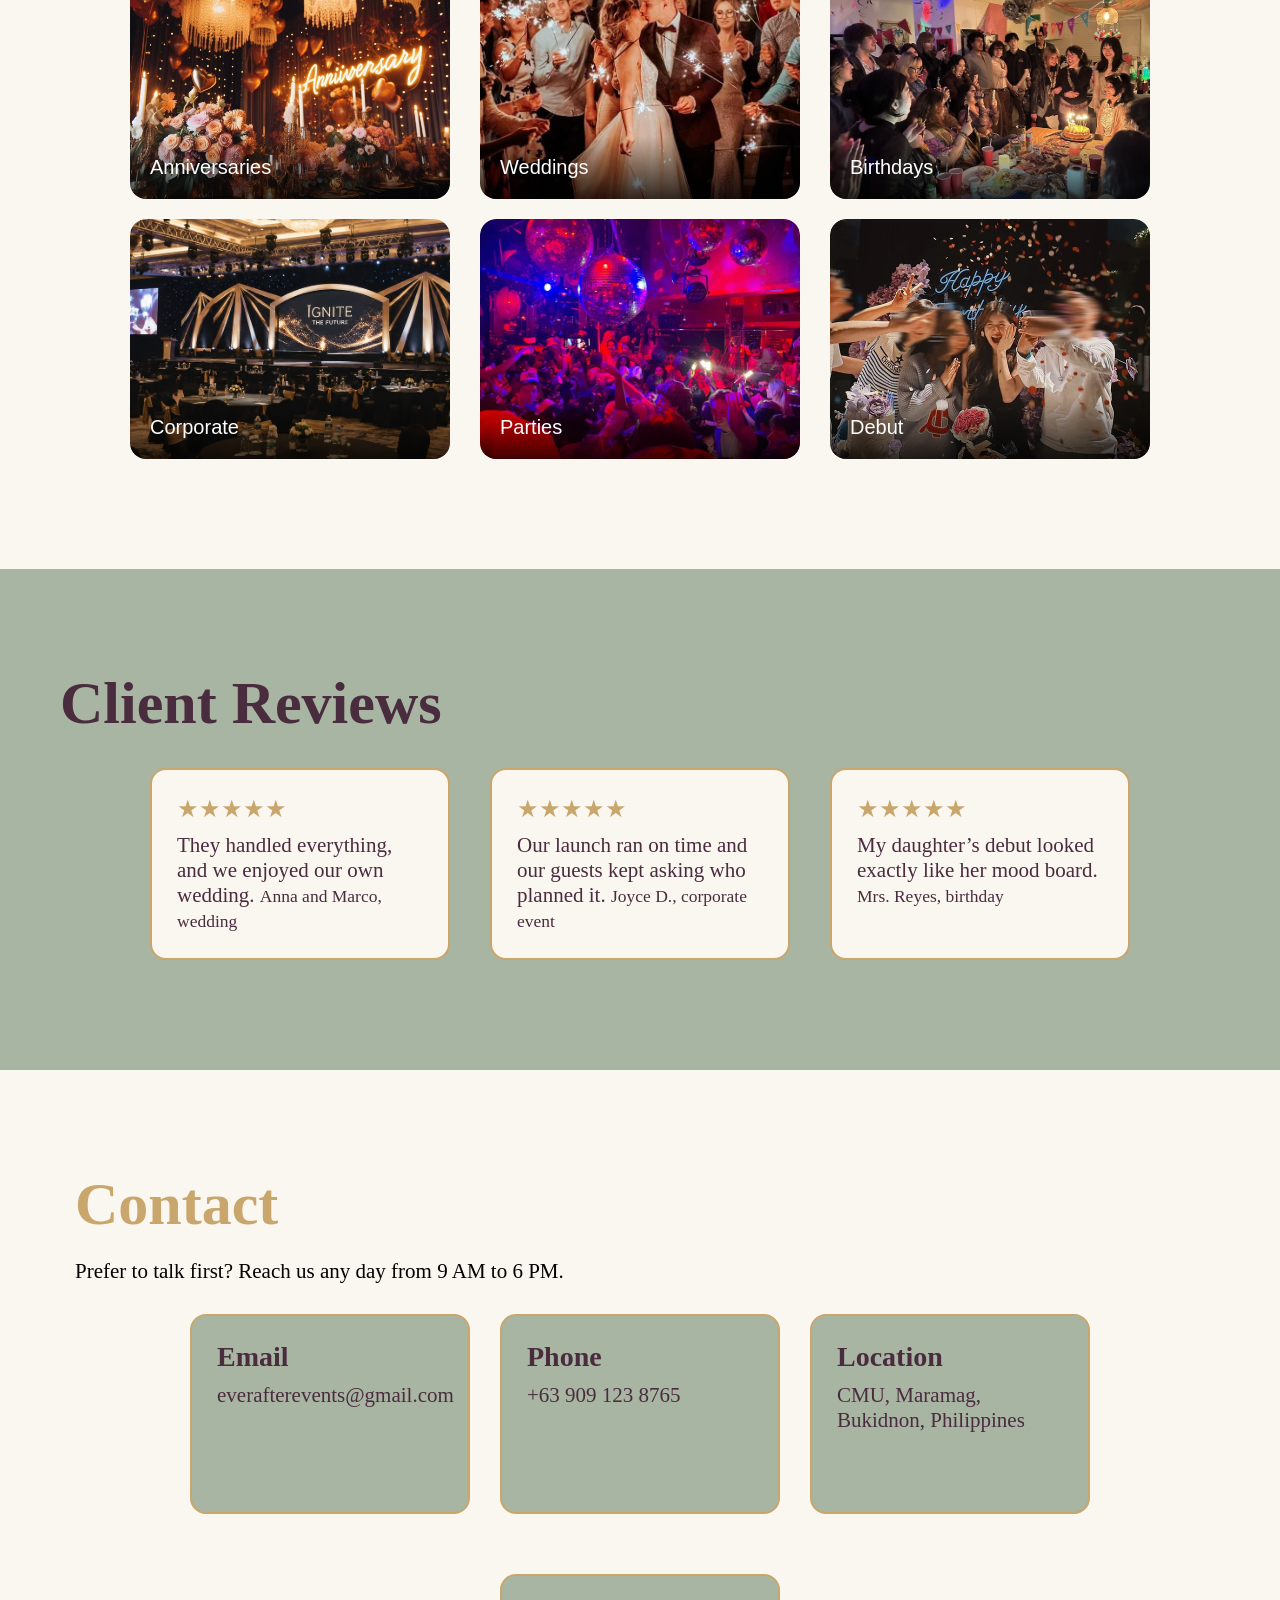
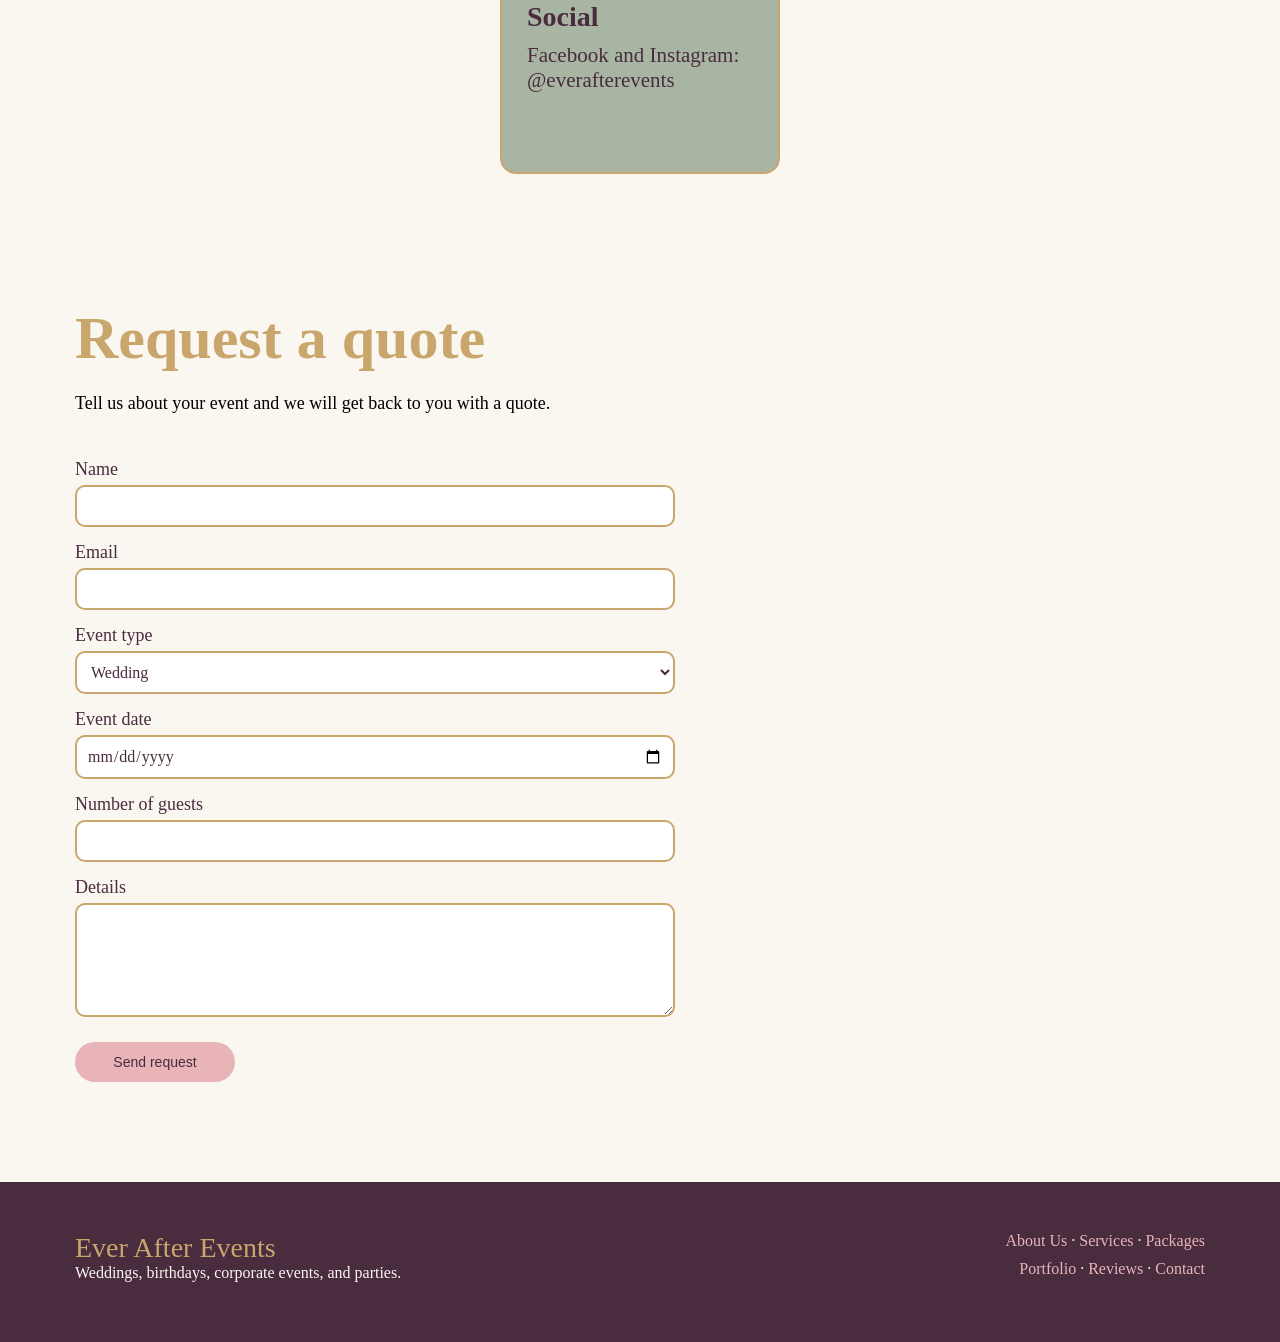
==== commit 19622b07: "Done" ====
--- a/index.html
+++ b/index.html
@@ -22,9 +22,9 @@
             <a href="#packages">Packages</a>
             <a href="#portfolio">Portfolio</a>
             <a href="#reviews">Reviews</a>
-            <a href="#">Contact</a>
+            <a href="#contact">Contact</a>
             <button class="requestButton">
-              <a href="#">Request a Quote</a>
+              <a href="#quote">Request a Quote</a>
             </button>
           </nav>
         </div>
@@ -40,7 +40,7 @@
               parties, so you can enjoy your day instead of running it.
             </p>
             <button class="requestButton">
-              <a href="#">Request a Quote</a>
+              <a href="#quote">Request a Quote</a>
             </button>
           </div>
           
@@ -55,7 +55,7 @@
 
       <section id="about">
         <div>
-          <h1>About Us</h1>
+          <h2>About Us</h2>
           <p>
             Ever After Events is a full-service event planning team. We handle
             the budget, vendors, styling, and day-of coordination, and we keep
@@ -118,7 +118,7 @@
                 <li>Day-of coordinator (6 hours)</li>
               </ul>
               <button class="serviceButton">
-                <a>Get a quote</a>
+                <a href="#quote">Get a quote</a>
               </button>
             </div>
             <div class="package">
@@ -131,7 +131,7 @@
                 <li>Event program and rundown</li>
               </ul>
               <button class="serviceButton">
-                <a>Get a quote</a>
+                <a href="#quote">Get a quote</a>
               </button>
             </div>
             <div class="package">
@@ -144,7 +144,7 @@
                 <li>Post-event wrap-up</li>
               </ul>
               <button class="serviceButton">
-                <a>Get a quote</a>
+                <a href="#quote">Get a quote</a>
               </button>
             </div>
           </div>
@@ -155,63 +155,60 @@
         <div>
           <h2>Event portfolio</h2>
           <p>
-            A look at recent celebrations. Photo areas below are placeholders
-            for your own event photos.
+            A look at recent celebrations.
           </p>
           <div class="gallery">
-              <button class="photo">
+              <div class="photo">
                   <img src="images/anniversary.jpg" alt="Anniversary Event">
                   <span>Anniversaries</span>
-              </button>
-              <button class="photo">
+              </div>
+              <div class="photo">
                   <img src="images/wedding.jpg" alt="Wedding Event">
                   <span>Weddings</span>
-              </button>
-              <button class="photo">
+              </div>
+              <div class="photo">
                   <img src="images/birthday.jpg" alt="Birthday Event">
                   <span>Birthdays</span>
-              </button>
-              <button class="photo">
+              </div>
+              <div class="photo">
                   <img src="images/corporate.jpg" alt="Corporate Event">
                   <span>Corporate</span>
-              </button>
-              <button class="photo">
+              </div>
+              <div class="photo">
                   <img src="images/parties.jpg" alt="Party Event">
                   <span>Parties</span>
-              </button>
-              <button class="photo">
+              </div>
+              <div class="photo">
                   <img src="images/debut.jpg" alt="Debut Event">
                   <span>Debut</span>
-              </button>
+              </div>
           </div>
         </div>
       </section>
 
       <section id="reviews">
         <div>
-          <h2>Client reviews</h2>
+          <h2>Client Reviews</h2>
           <div class="reviewRow">
             <div class="review">
               <div class="stars">★★★★★</div>
               <p >
-                They handled everything, and we enjoyed our own wedding.<small
-                  >Anna and Marco, wedding</small
-                >
+                They handled everything, and we enjoyed our own wedding. 
+                <small>Anna and Marco, wedding</small>
               </p>
             </div>
             <div class="review">
               <div class="stars">★★★★★</div>
               <p>
                 Our launch ran on time and our guests kept asking who planned
-                it.<small>Joyce D., corporate event</small>
+                it. <small>Joyce D., corporate event</small>
               </p>
             </div>
             <div class="review">
               <div class="stars">★★★★★</div>
               <p>
-                My daughter’s debut looked exactly like her mood board.<small
-                  >Mrs. Reyes, birthday</small
-                >
+                My daughter’s debut looked exactly like her mood board. 
+                <small>Mrs. Reyes, birthday</small>
               </p>
             </div>
           </div>
@@ -242,29 +239,59 @@
           </div>
         </div>
       </section>
+
+      <section id="quote">
+        <h2>Request a quote</h2>
+        <p>
+          Tell us about your event and we will get back to you with a quote.
+        </p>
+        <form class="quoteForm" action="mailto:everafterevents@gmail.com" method="post" enctype="text/plain">
+          <label for="name">Name</label>
+          <input type="text" id="name" name="name" required>
+
+          <label for="email">Email</label>
+          <input type="email" id="email" name="email" required>
+
+          <label for="type">Event type</label>
+          <select id="type" name="event type">
+            <option>Wedding</option>
+            <option>Birthday</option>
+            <option>Corporate event</option>
+            <option>Party</option>
+            <option>Debut</option>
+            <option>Others</option>
+          </select>
+
+          <label for="date">Event date</label>
+          <input type="date" id="date" name="date">
+
+          <label for="guests">Number of guests</label>
+          <input type="number" id="guests" name="guests" min="1">
+
+          <label for="details">Details</label>
+          <textarea id="details" name="details" rows="5"></textarea>
+
+          <button class="requestButton" type="submit">Send request</button>
+        </form>
+      </section>
     </main>
-<!-- 
+
     <footer>
-      <div>
-        <div>
-          <p>
-            Ever After Events
-          </p>
-          <p>Weddings, birthdays, corporate events, and parties.</p>
-        </div>
-        <div>
-          <p>
-            <a href="#">About Us</a> · 
-            <a href="#">Services</a> ·
-            <a href="#">Packages</a>
-          </p>
-          <p>
-            <a href="#">Portfolio</a> ·
-            <a href="#">Reviews</a> · 
-            <a href="#">Contact</a>
-          </p>
-          <p>Sample website for a school proposal. Details are placeholders.</p>
-        </div>
+      <div class="footerBrand">
+        <a class="footerName" href="#home">Ever After Events</a>
+        <p>Weddings, birthdays, corporate events, and parties.</p>
+      </div>
+      <div class="footerLinks">
+        <p>
+          <a href="#about">About Us</a> · 
+          <a href="#services">Services</a> ·
+          <a href="#packages">Packages</a>
+        </p>
+        <p>
+          <a href="#portfolio">Portfolio</a> ·
+          <a href="#reviews">Reviews</a> · 
+          <a href="#contact">Contact</a>
+        </p>
       </div>
     </footer>
   </body>
--- a/css/style.css
+++ b/css/style.css
@@ -1,5 +1,9 @@
 p {
     font-size: 21px;
+}
+a {
+    text-decoration: none;
+    color: #4A2C3F;
 }
 * {
   box-sizing: border-box;
@@ -11,11 +15,8 @@
     flex-wrap:wrap;
     font-size: 20px;
     align-items: center;
-    
 }
 .nav a {
-    text-decoration: none;
-    color: #4A2C3F;
     margin: 0px 20px;
 }
 .headnav {
@@ -24,7 +25,6 @@
     justify-content: space-between;
     margin-bottom: 100px;
     padding: 0px 55px;
-    
 }
 .logo {
     width: 275px;
@@ -106,7 +106,7 @@
     background-color: #A8B5A2;
     padding: 100px 60px;
 }
-#about h1 {
+#about h2 {
     color: #4A2C3F;
     font-size: 60px;
     margin-bottom: 20px;
@@ -279,6 +279,42 @@
     font-size: 24px;
     margin-bottom: 10px;
 }
+#quote {
+    margin-bottom: 100px;
+    padding: 0px 75px;
+}
+#quote h2 {
+    color: #C9A66B;
+    font-size: 60px;
+    margin-bottom: 20px;
+}
+#quote p {
+    font-size: 18px;
+    margin-bottom: 30px;
+}
+.quoteForm {
+    max-width: 600px;
+    display: flex;
+    flex-direction: column;
+}
+.quoteForm label {
+    color: #4A2C3F;
+    font-size: 18px;
+    margin: 15px 0px 5px;
+}
+.quoteForm input, .quoteForm select, .quoteForm textarea {
+    font-size: 16px;
+    font-family: inherit;
+    color: #4A2C3F;
+    background-color: #ffffff;
+    border: 2px solid #C9A66B;
+    border-radius: 10px;
+    padding: 10px;
+}
+.quoteForm .requestButton {
+    margin: 25px 0px 0px;
+    cursor: pointer;
+}
 #contact {
     margin-bottom: 100px;
     padding: 0px 75px;
@@ -307,4 +343,28 @@
 .contactCard h3 {
     font-size: 28px;
     margin-bottom: 10px;
-}+}
+
+footer {
+    display: flex;
+    flex-wrap: wrap;
+    justify-content: space-between;
+    background-color: #4A2C3F;
+    color: #FAF6F0;
+    padding: 50px 75px;
+}
+footer p {
+    font-size: 16px;
+    margin-bottom: 10px;
+}
+footer a {
+    color: #E8B4B8;
+    text-decoration: none;
+}
+.footerName {
+    font-size: 28px;
+    color: #C9A66B;
+}
+.footerLinks {
+    text-align: right;
+}
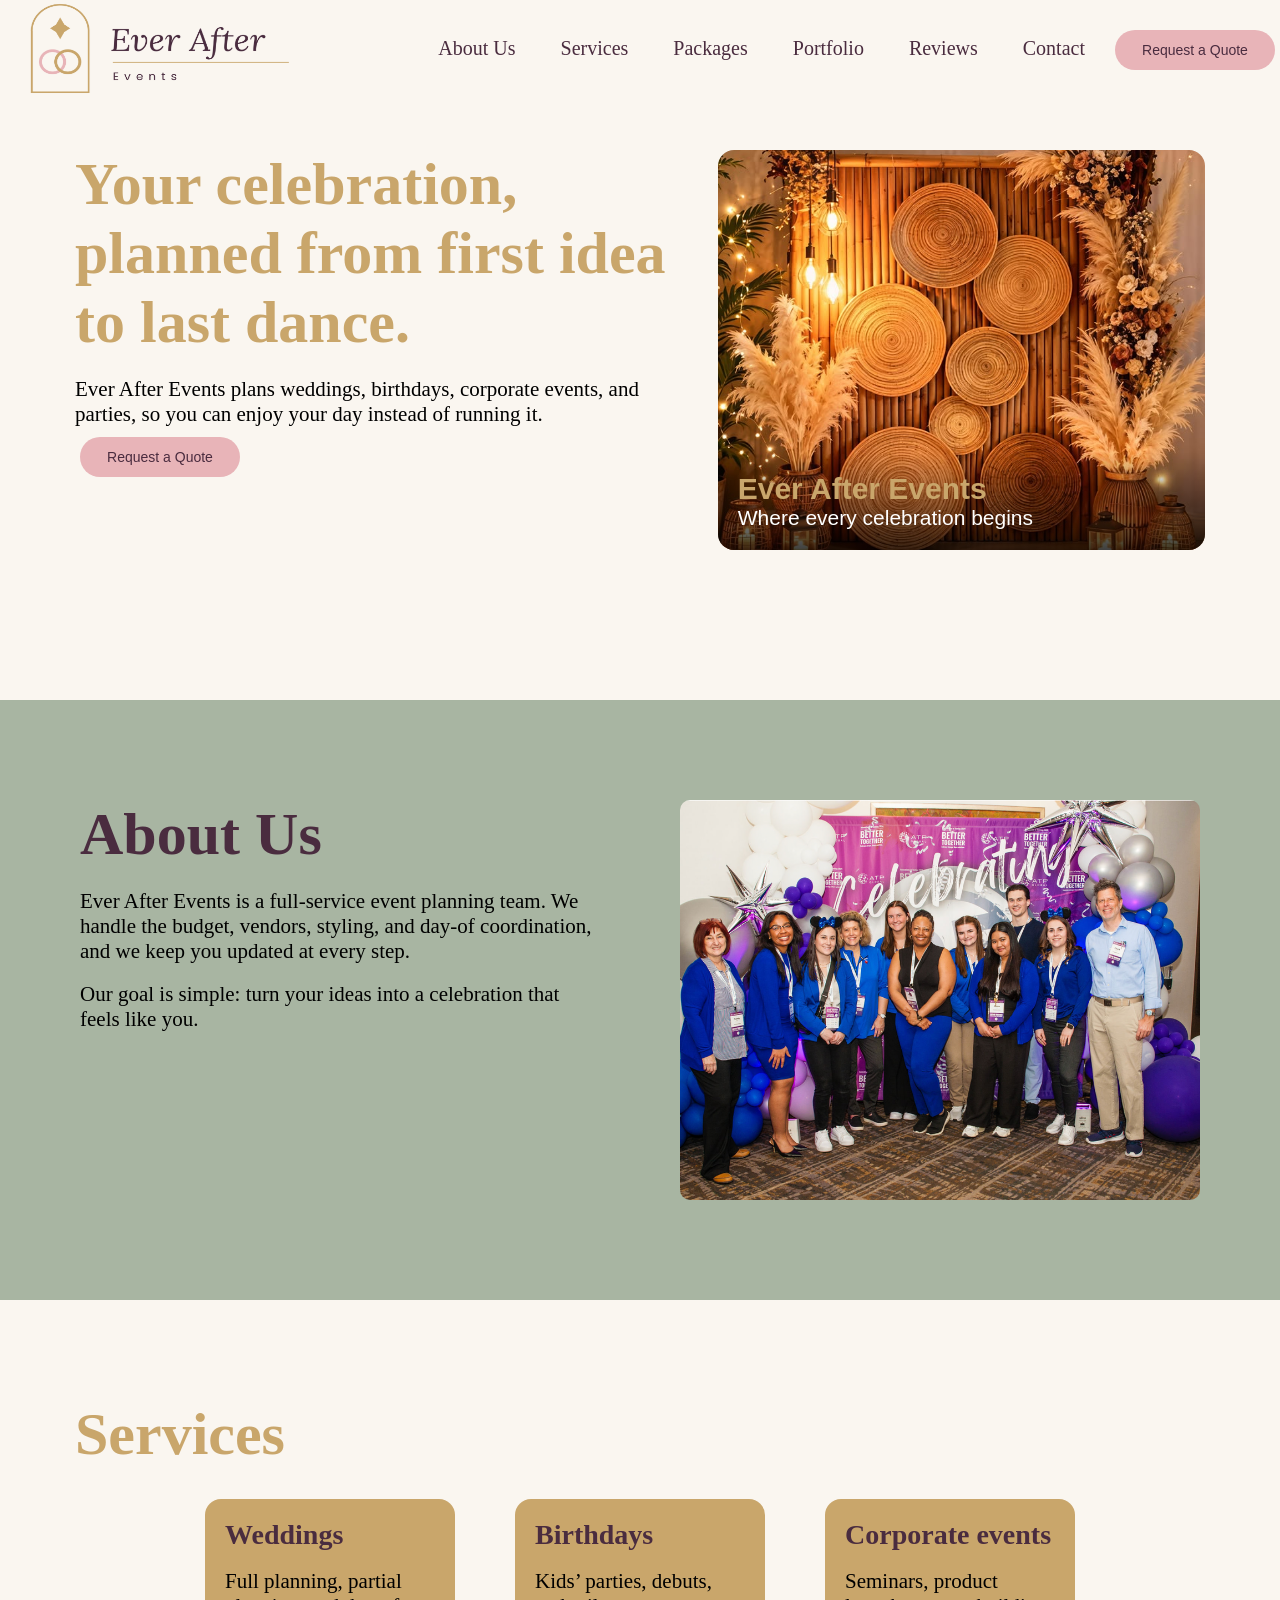
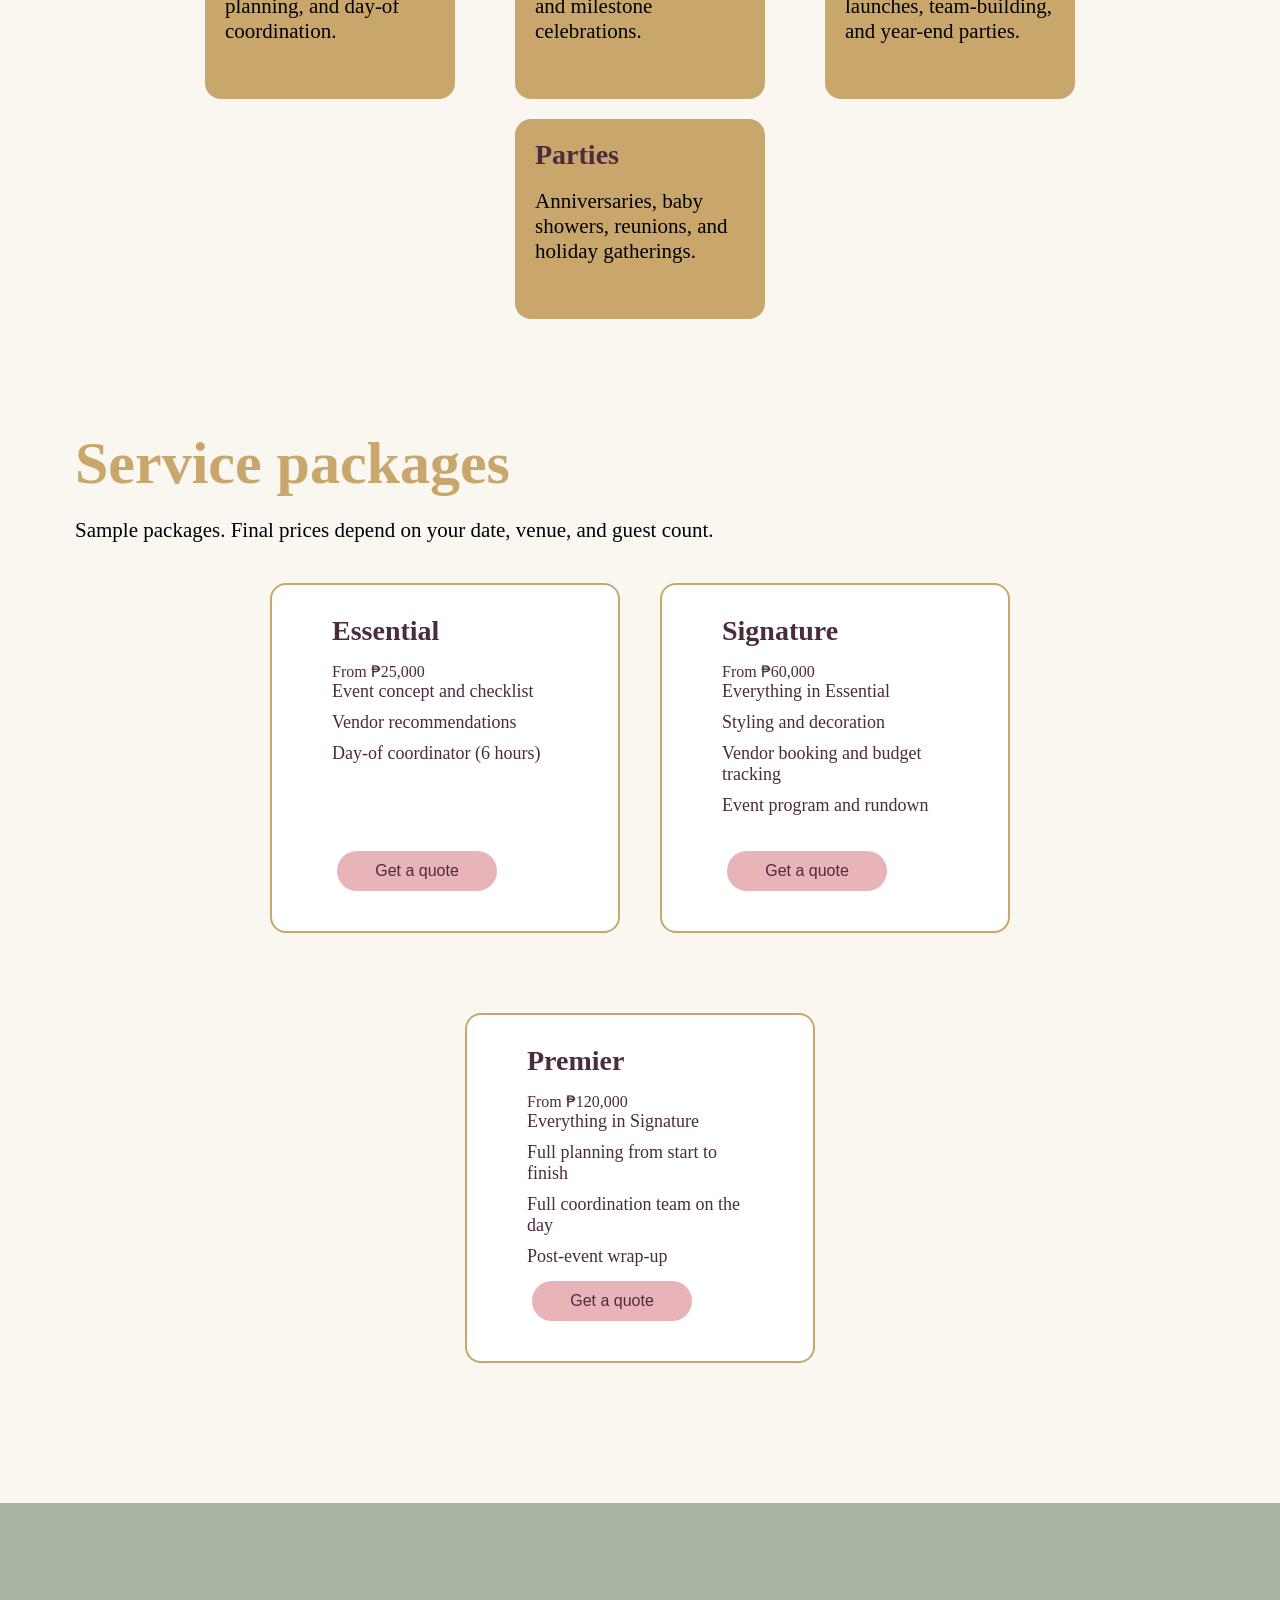
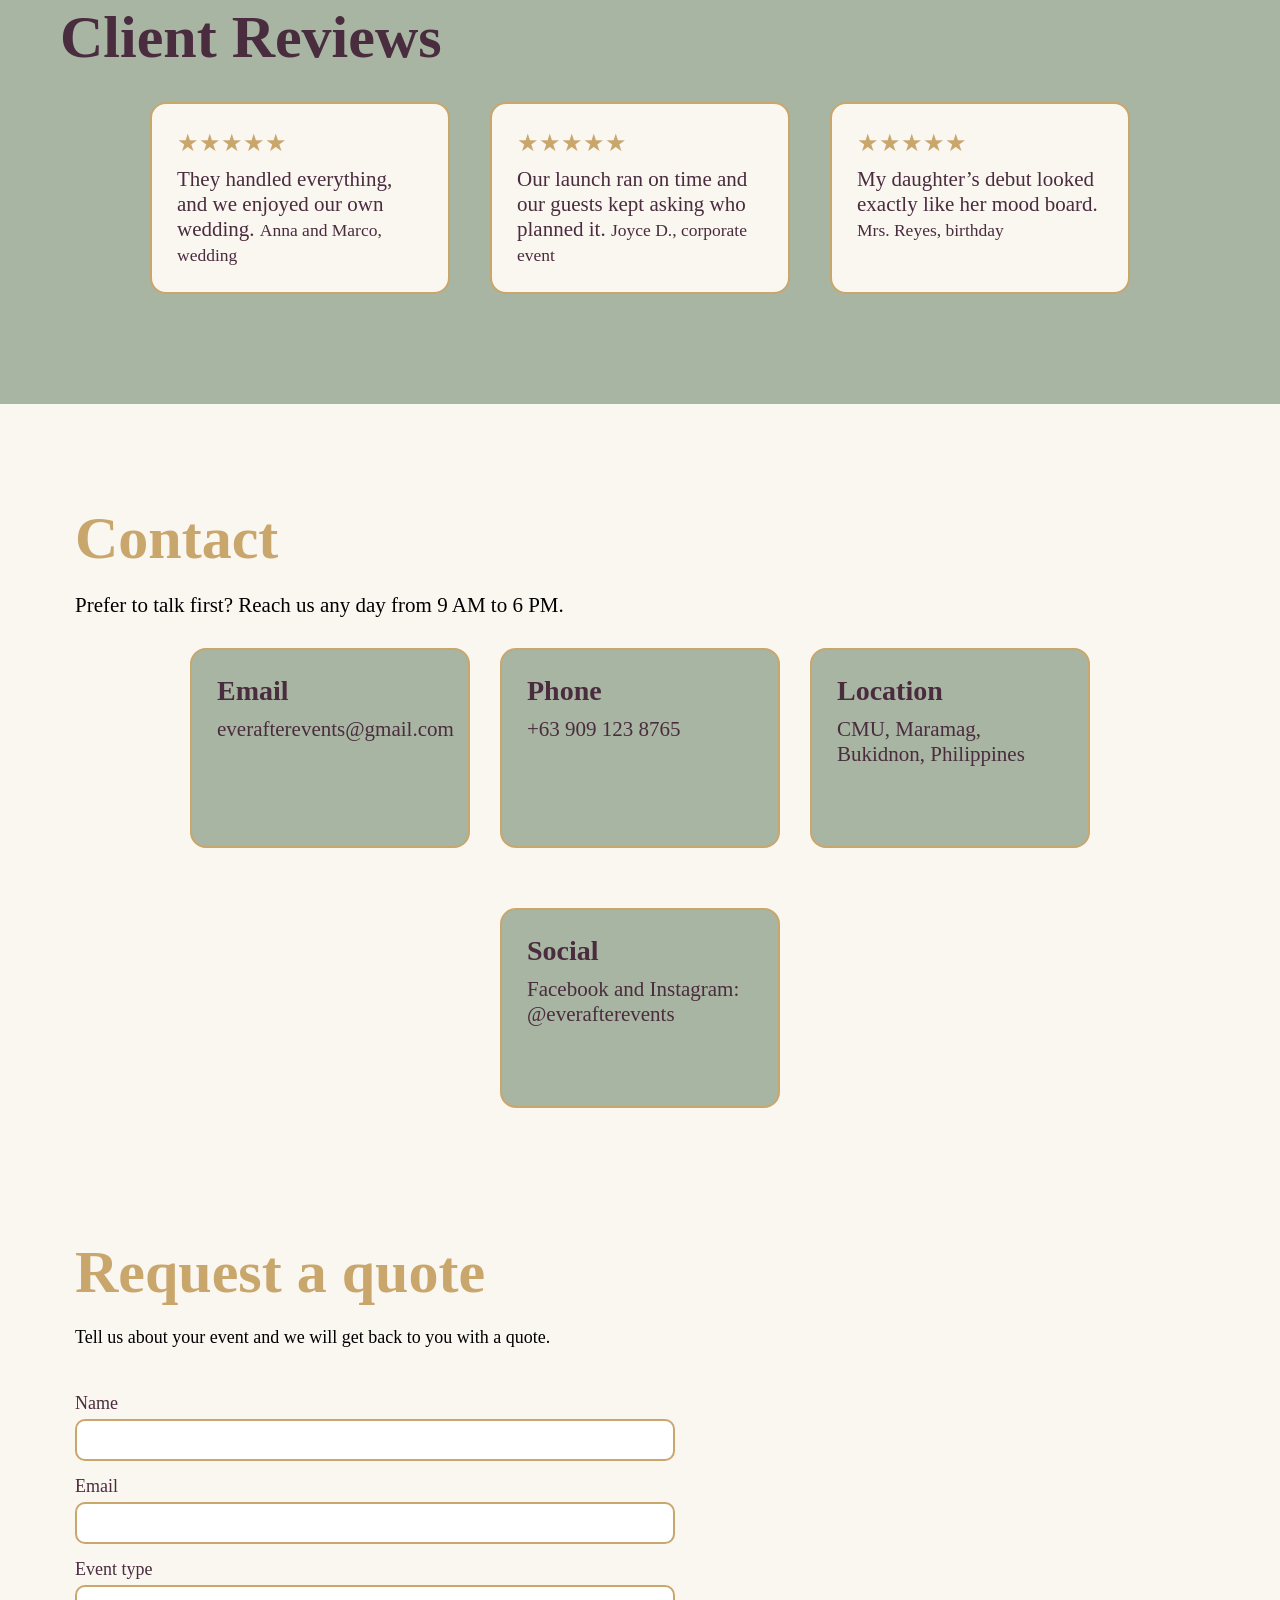
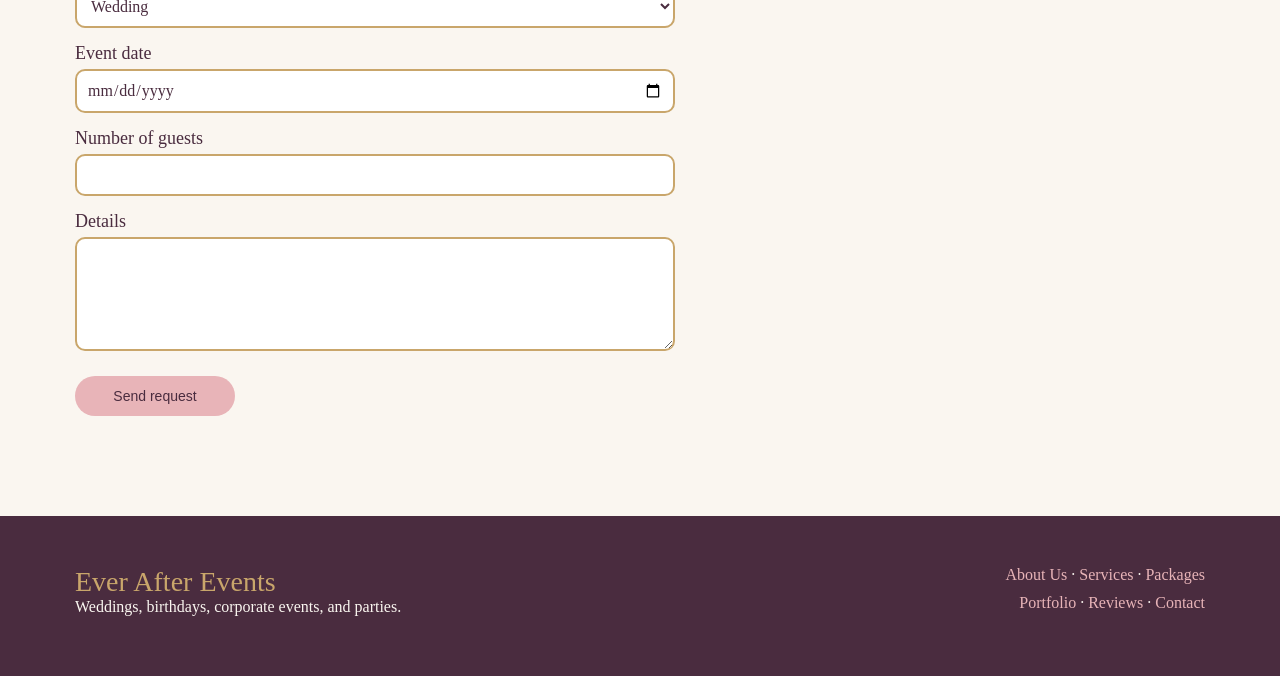
==== commit 4233cff7: "11/25/26 Lab Act" ====
--- a/index.html
+++ b/index.html
@@ -1,3 +1,9 @@
+<!-- 
+ about section  - Add left side photo
+ event portfolio section - move to another html and separate in it's respective category
+ request quote Event date form - add js validation for pass dates to be invalid
+ -->
+
 <!doctype html>
 <html lang="en">
   <head>
@@ -20,7 +26,7 @@
             <a href="#about">About Us</a>
             <a href="#services">Services</a>
             <a href="#packages">Packages</a>
-            <a href="#portfolio">Portfolio</a>
+            <a href="portfolio.html" target="_blank">Portfolio</a>
             <a href="#reviews">Reviews</a>
             <a href="#contact">Contact</a>
             <button class="requestButton">
@@ -30,8 +36,8 @@
         </div>
       </div>
     </header>
+
     <main>
-
       <section class="home" id="home">
           <div>
             <h1>Your celebration, planned from first idea to last dance.</h1>
@@ -67,6 +73,11 @@
             like you.
           </p>
         </div>
+
+        <div class="banner">
+            <img class="team" src="images/team.png" alt="An event design">
+        </div>
+
       </section>
 
       <section id="services">
@@ -151,9 +162,9 @@
         </div>
       </section>
 
-      <section id="portfolio">
-        <div>
-          <h2>Event portfolio</h2>
+      <!-- <section id="portfolio">
+        <div>
+          <h2>Event Portfolio</h2>
           <p>
             A look at recent celebrations.
           </p>
@@ -184,7 +195,7 @@
               </div>
           </div>
         </div>
-      </section>
+      </section> -->
 
       <section id="reviews">
         <div>
--- a/css/style.css
+++ b/css/style.css
@@ -21,10 +21,15 @@
 }
 .headnav {
     display: flex;
+    flex-wrap: wrap;
     flex-direction: row;
     justify-content: space-between;
     margin-bottom: 100px;
-    padding: 0px 55px;
+    padding: 0px;
+    width: 100%;
+    position: fixed;
+    background-color: #FAF6F0;
+    z-index: 100;
 }
 .logo {
     width: 275px;
@@ -56,6 +61,8 @@
 #home {
     padding: 0px 75px;
     margin-bottom: 150px;
+    margin-top: 0px;
+    padding-top: 150px;
 }
 .home {
     display: flex;
@@ -115,6 +122,10 @@
     width: 50%;
     padding: 0px 20px;
 }
+#about .team{
+    padding: 0px;
+    border-radius: 10px;
+}
 #services {
     margin-bottom: 100px;
     padding: 0px 75px;
@@ -200,8 +211,10 @@
     margin-bottom: 10px;
 }
 #portfolio {
-    margin-bottom: 100px;
-    padding: 0px 75px
+    margin-top: 0px;
+    margin-bottom: 100px;
+    padding: 0px 75px;
+    padding-top: 150px;
 }
 #portfolio h2 {
     color: #C9A66B;
@@ -367,4 +380,4 @@
 }
 .footerLinks {
     text-align: right;
-}
+}
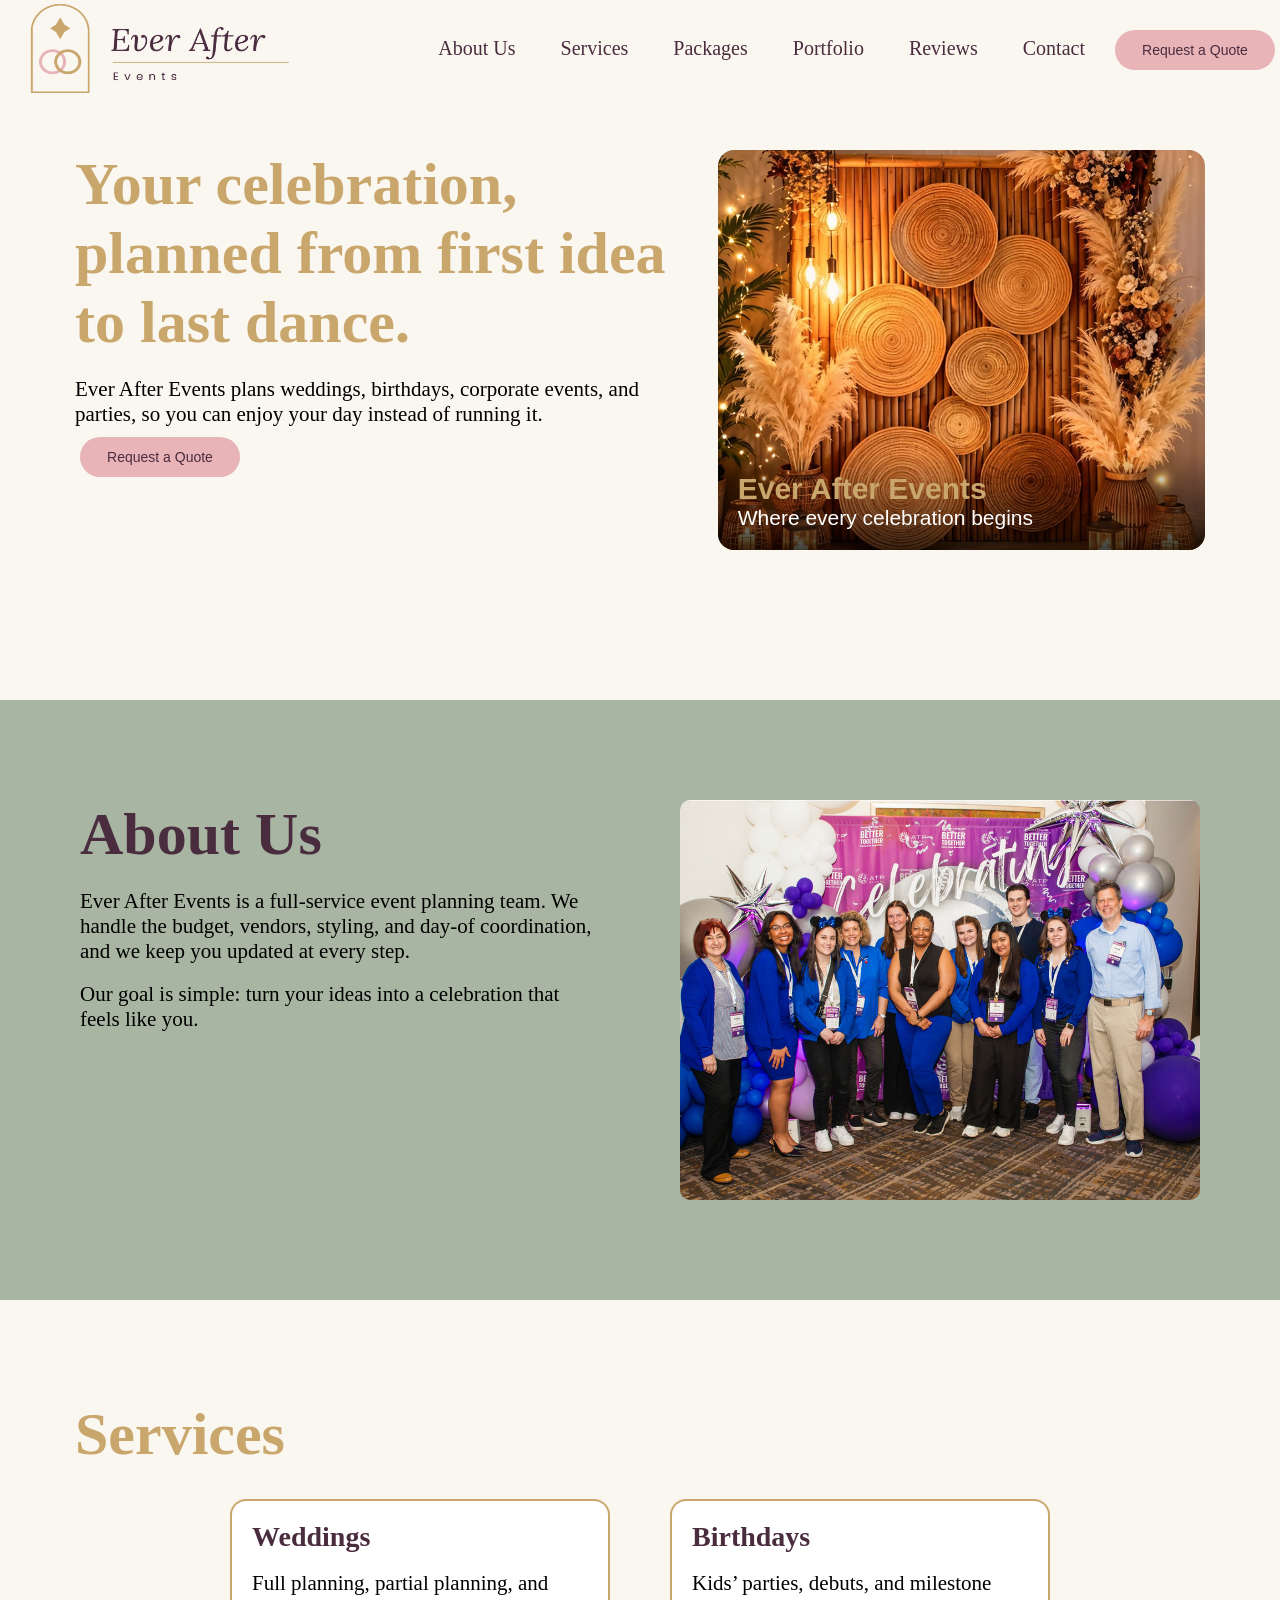
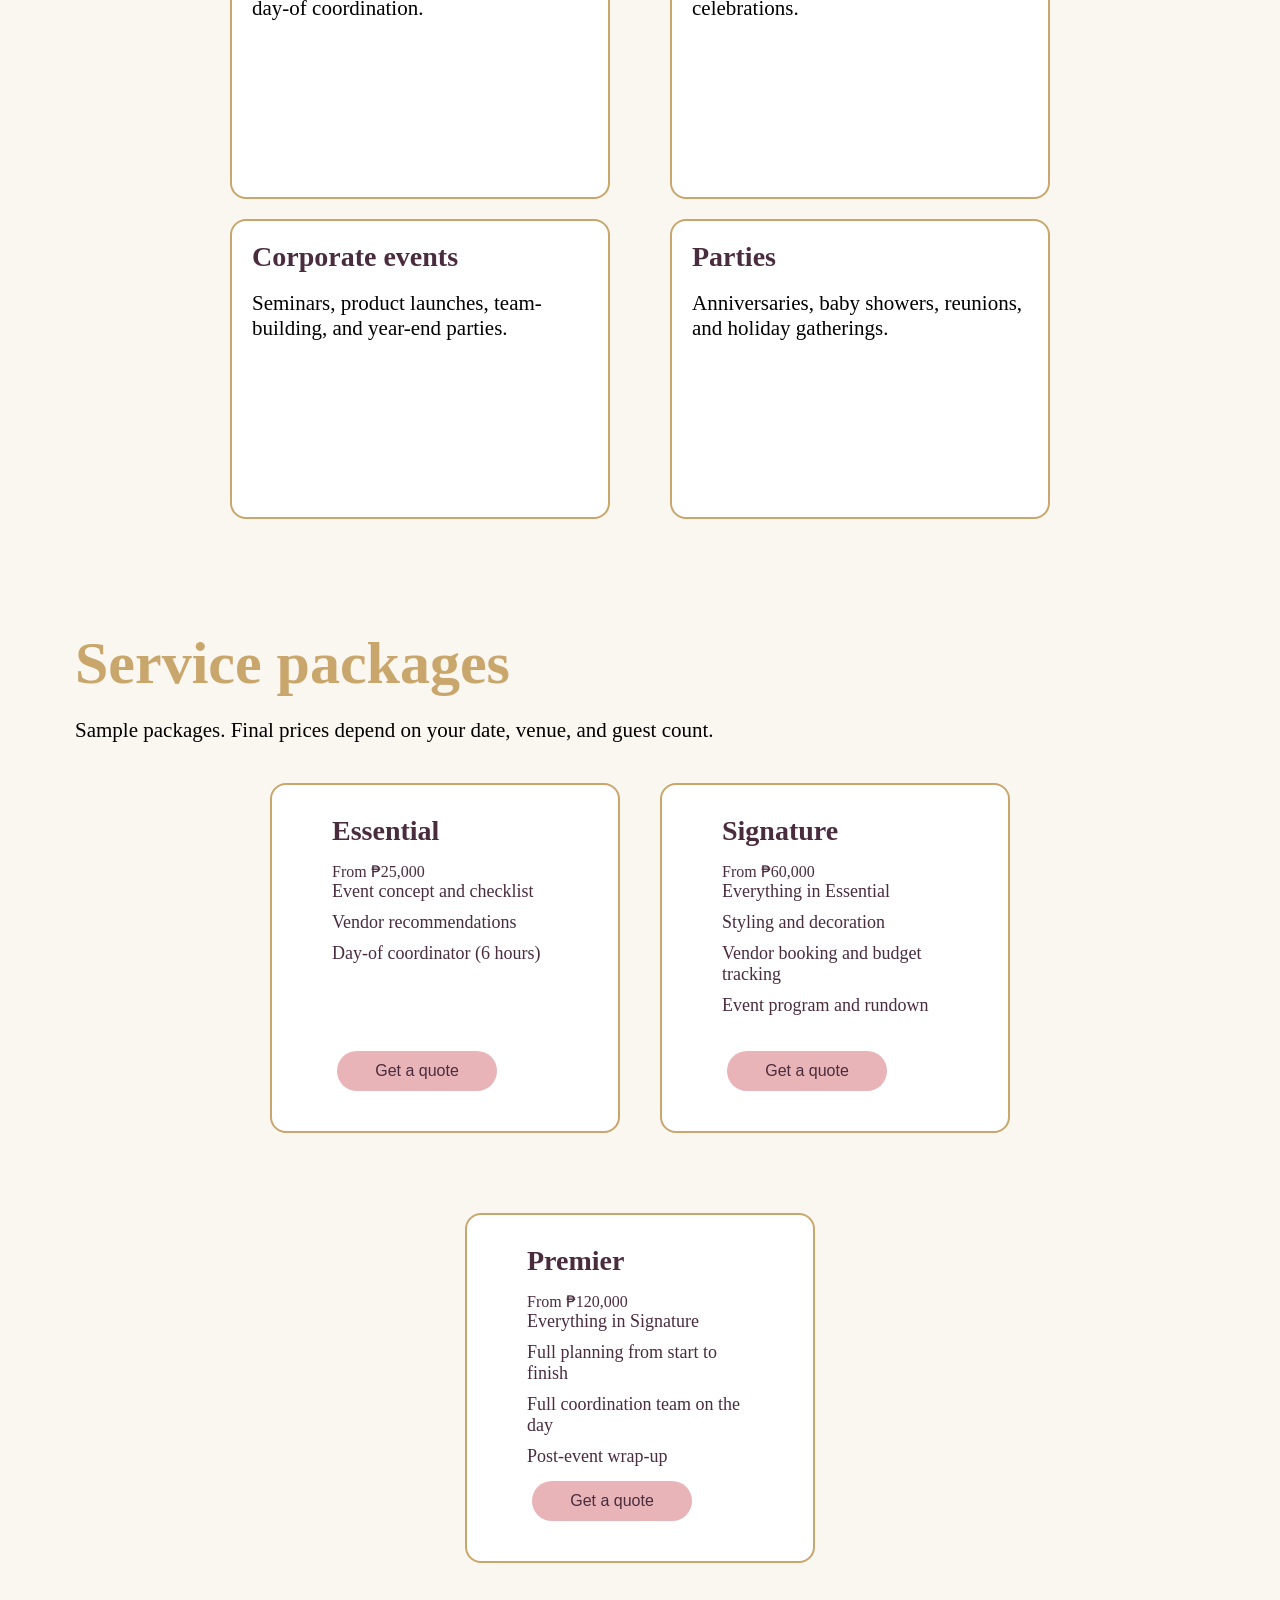
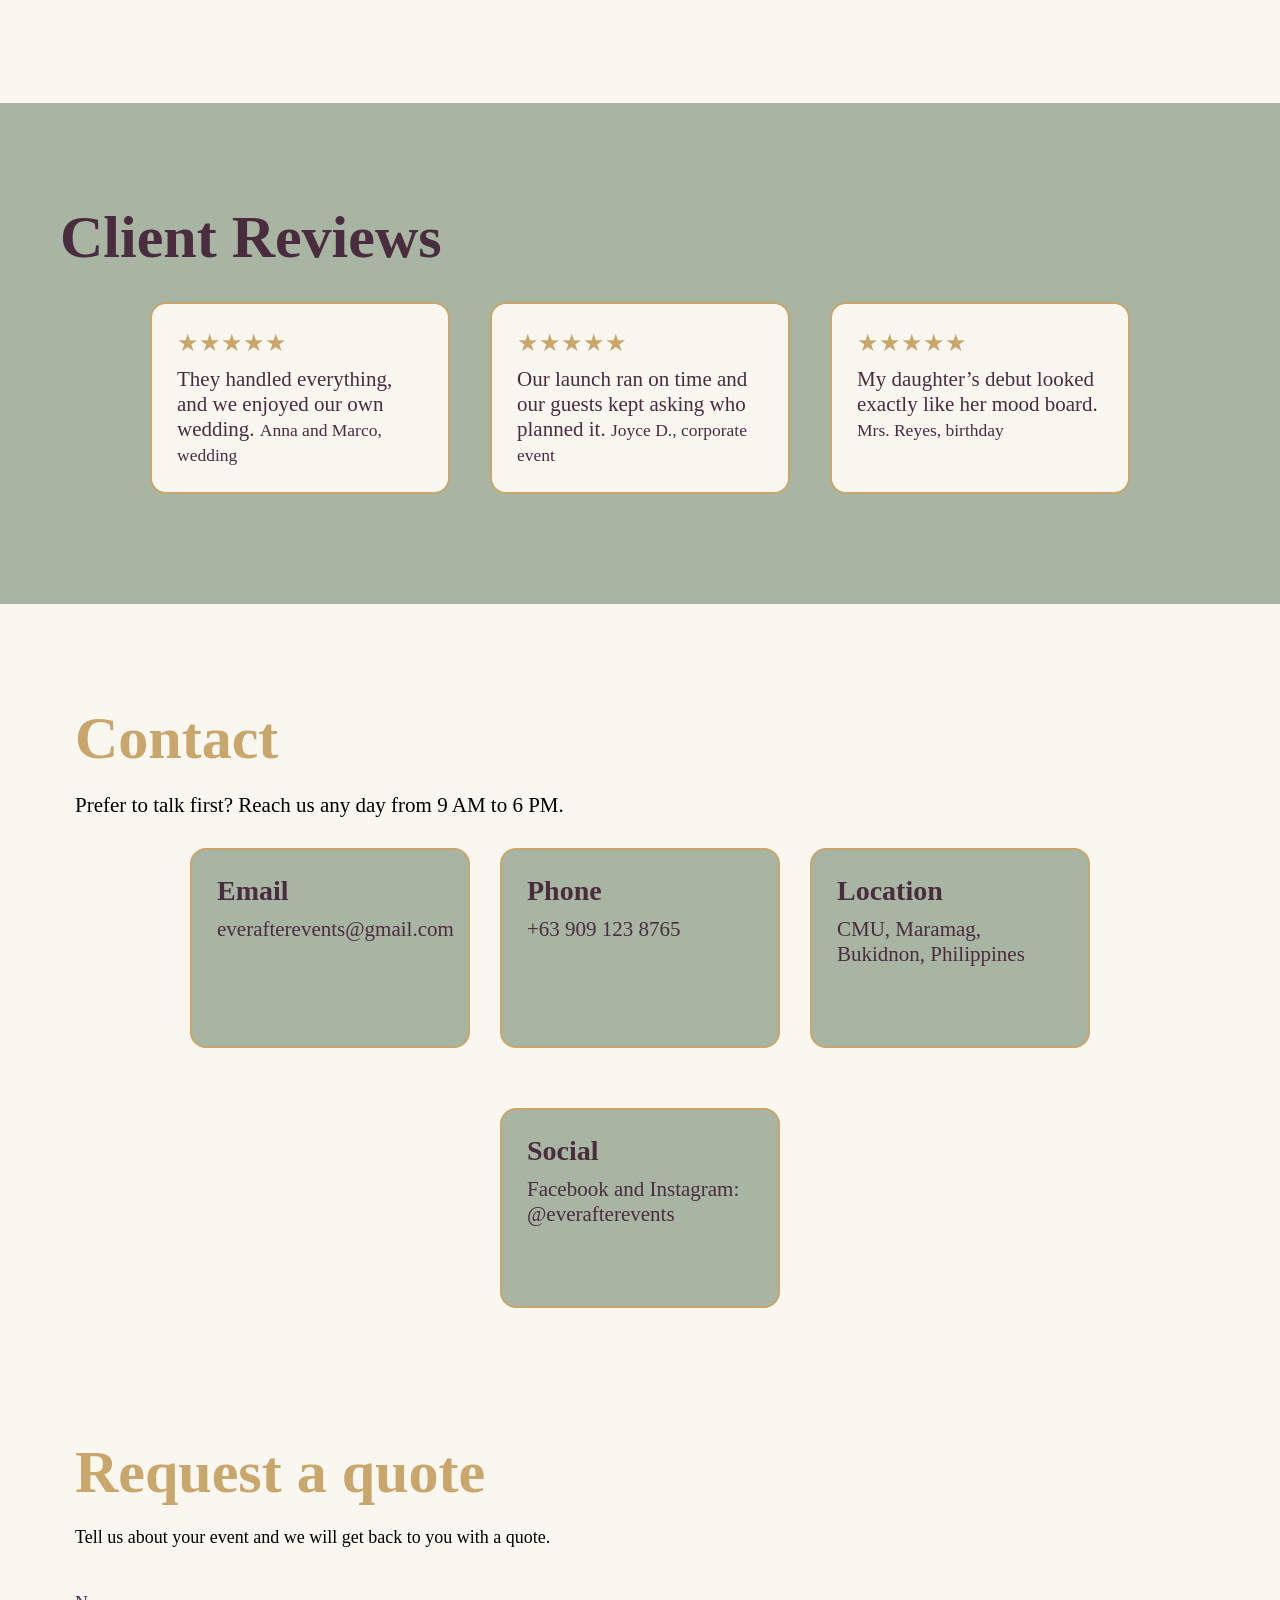
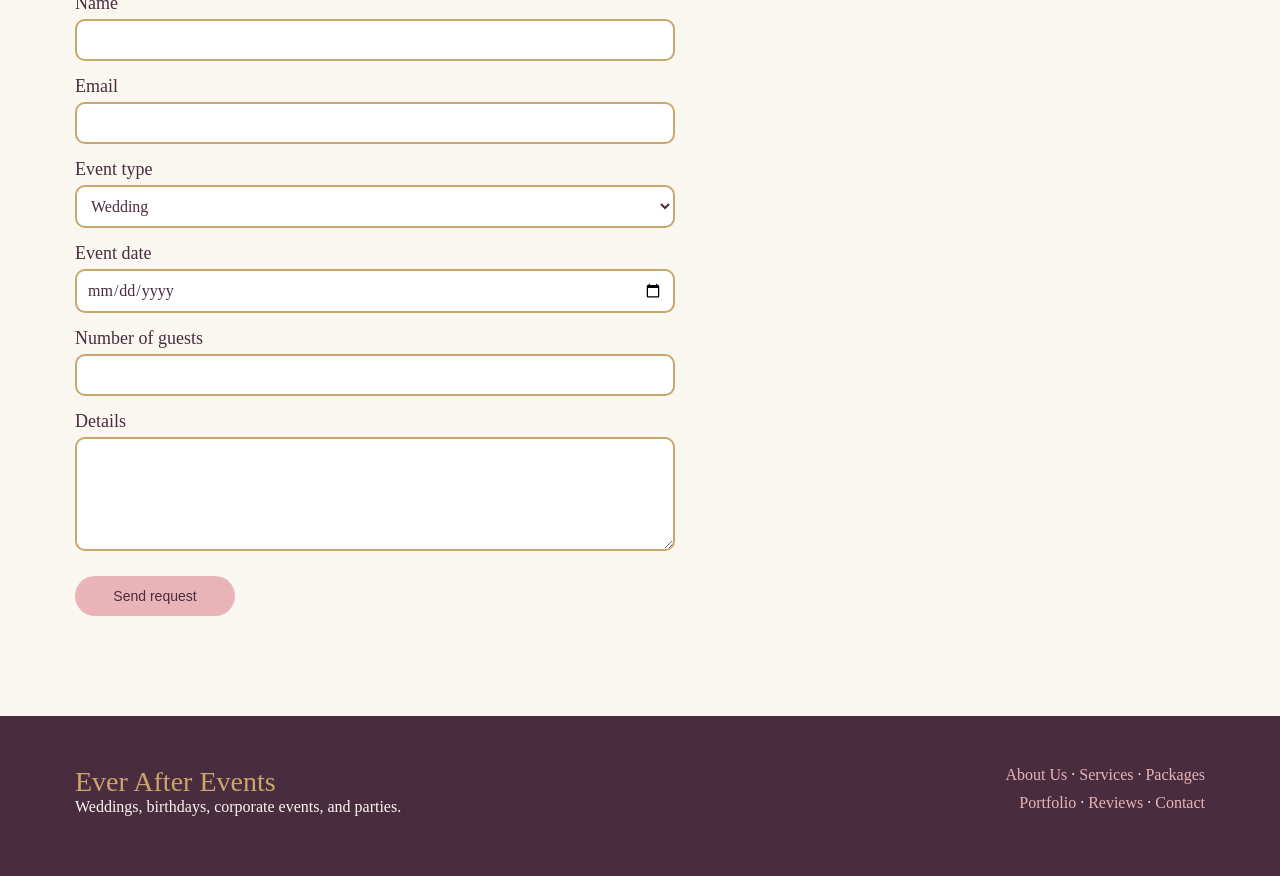
==== commit 74fe7994: "worked on the additionals in 'About' section  and 'Portfolio' html" ====
--- a/index.html
+++ b/index.html
@@ -1,6 +1,4 @@
 <!-- 
- about section  - Add left side photo
- event portfolio section - move to another html and separate in it's respective category
  request quote Event date form - add js validation for pass dates to be invalid
  -->
 
@@ -26,7 +24,7 @@
             <a href="#about">About Us</a>
             <a href="#services">Services</a>
             <a href="#packages">Packages</a>
-            <a href="portfolio.html" target="_blank">Portfolio</a>
+            <a href="portfolio.html">Portfolio</a>
             <a href="#reviews">Reviews</a>
             <a href="#contact">Contact</a>
             <button class="requestButton">
@@ -162,41 +160,6 @@
         </div>
       </section>
 
-      <!-- <section id="portfolio">
-        <div>
-          <h2>Event Portfolio</h2>
-          <p>
-            A look at recent celebrations.
-          </p>
-          <div class="gallery">
-              <div class="photo">
-                  <img src="images/anniversary.jpg" alt="Anniversary Event">
-                  <span>Anniversaries</span>
-              </div>
-              <div class="photo">
-                  <img src="images/wedding.jpg" alt="Wedding Event">
-                  <span>Weddings</span>
-              </div>
-              <div class="photo">
-                  <img src="images/birthday.jpg" alt="Birthday Event">
-                  <span>Birthdays</span>
-              </div>
-              <div class="photo">
-                  <img src="images/corporate.jpg" alt="Corporate Event">
-                  <span>Corporate</span>
-              </div>
-              <div class="photo">
-                  <img src="images/parties.jpg" alt="Party Event">
-                  <span>Parties</span>
-              </div>
-              <div class="photo">
-                  <img src="images/debut.jpg" alt="Debut Event">
-                  <span>Debut</span>
-              </div>
-          </div>
-        </div>
-      </section> -->
-
       <section id="reviews">
         <div>
           <h2>Client Reviews</h2>
@@ -299,7 +262,7 @@
           <a href="#packages">Packages</a>
         </p>
         <p>
-          <a href="#portfolio">Portfolio</a> ·
+          <a href="portfolio.html">Portfolio</a> ·
           <a href="#reviews">Reviews</a> · 
           <a href="#contact">Contact</a>
         </p>
--- a/css/style.css
+++ b/css/style.css
@@ -357,7 +357,6 @@
     font-size: 28px;
     margin-bottom: 10px;
 }
-
 footer {
     display: flex;
     flex-wrap: wrap;
@@ -380,4 +379,61 @@
 }
 .footerLinks {
     text-align: right;
+}
+.intro {
+    margin-top: 0px;
+    padding: 0px 75px;
+    padding-top: 150px;
+    margin-bottom: 60px;
+}
+.intro p {
+    color: #4A2C3F;
+    margin-bottom: 30px;
+}
+.backLink {
+    display: inline-block;
+    font-size: 18px;
+    margin-bottom: 20px;
+}
+.categoryLinks a {
+    display: inline-block;
+    font-size: 16px;
+    background-color: #E8B4B8;
+    border-radius: 25px;
+    padding: 12px 30px;
+    margin: 5px 10px 5px 0px;
+}
+.album {
+    padding: 0px 75px;
+    margin-bottom: 80px;
+}
+.album p {
+    color: #4A2C3F;
+    margin-bottom: 25px;
+}
+.album h2 {
+    color: #C9A66B;
+    font-size: 50px;
+    margin-bottom: 20px;
+}
+.cardDisplay {
+    display: flex;
+    flex-wrap:wrap;
+    gap: 20px;
+    overflow-x: auto;
+    padding-bottom: 10px;
+}
+.card {
+    background-color: #ffffff;
+    border: 2px solid #C9A66B;
+    border-radius: 16px;
+    overflow: hidden;
+    height: 300px;
+    width: 380px;
+}
+.card img, .photoBox {
+    display: block;
+    width: 100%;
+    aspect-ratio: 4 / 3;
+    object-fit: cover;
 }
